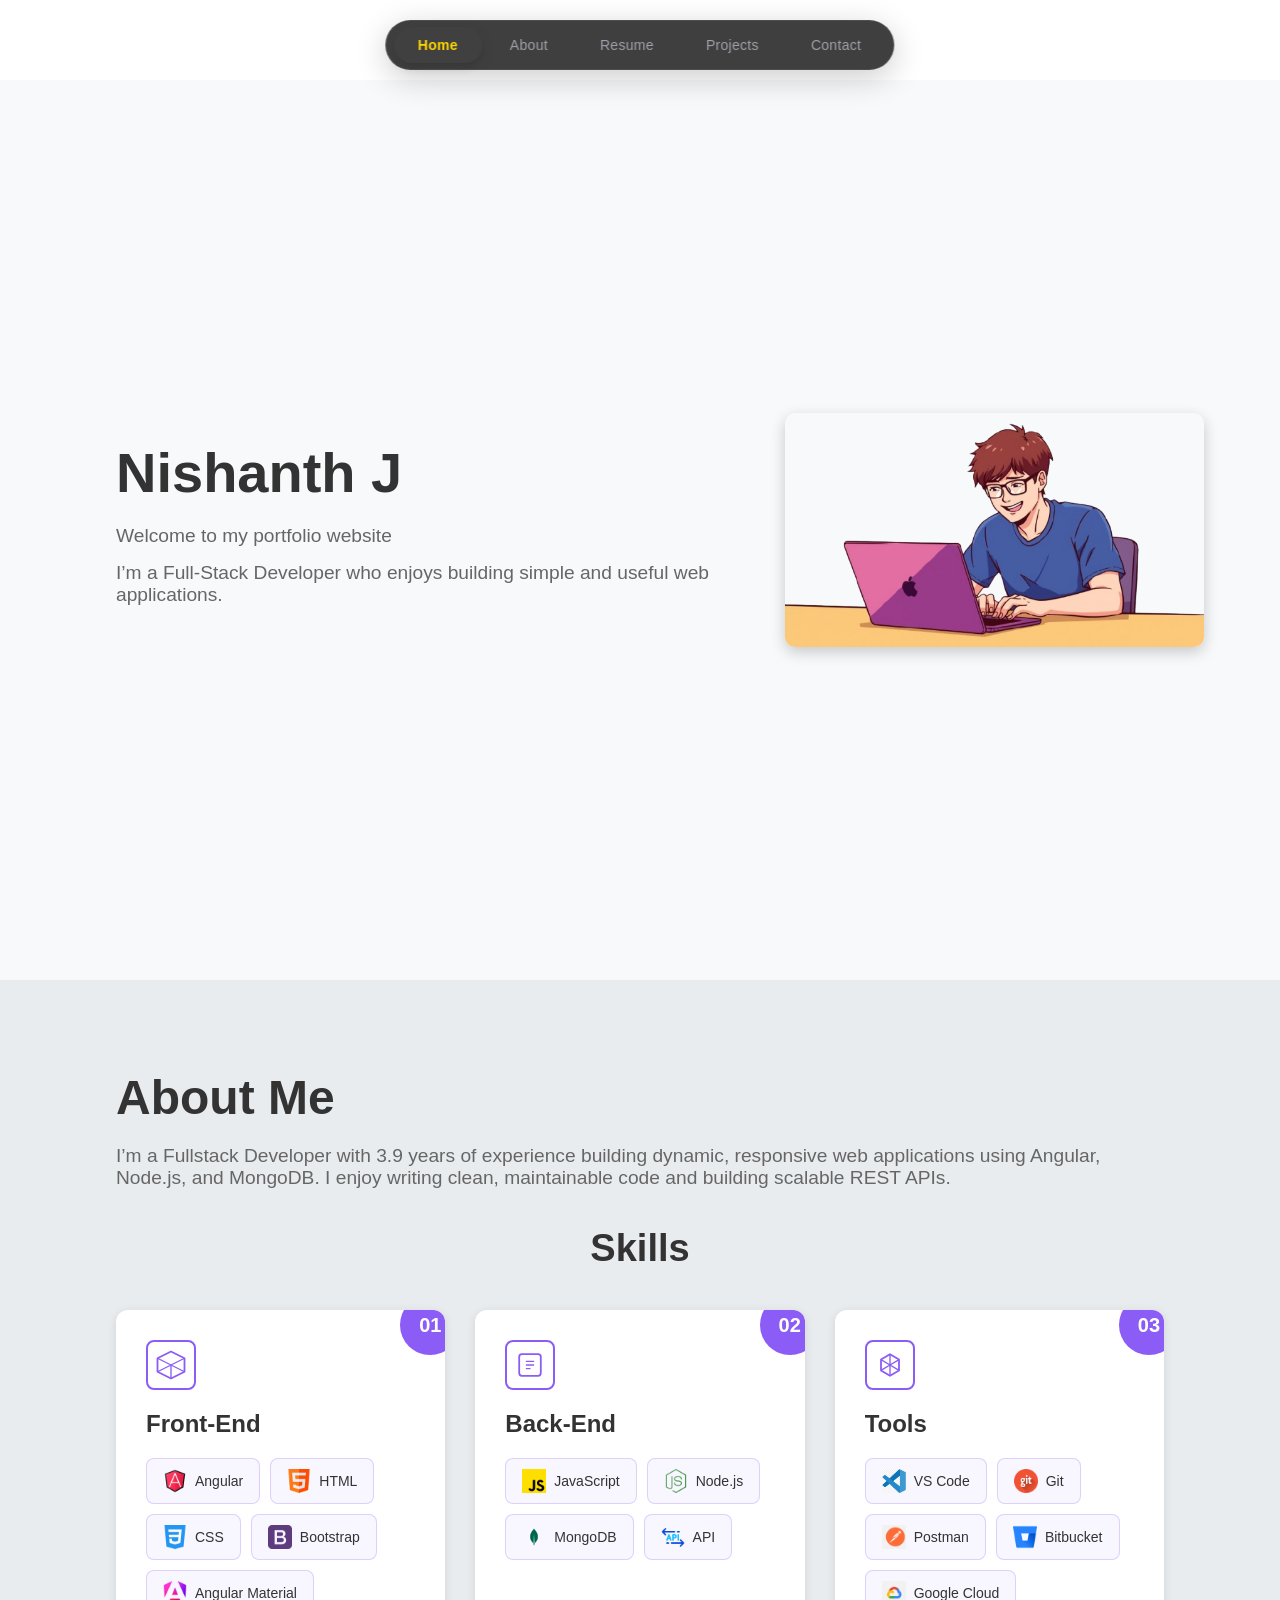
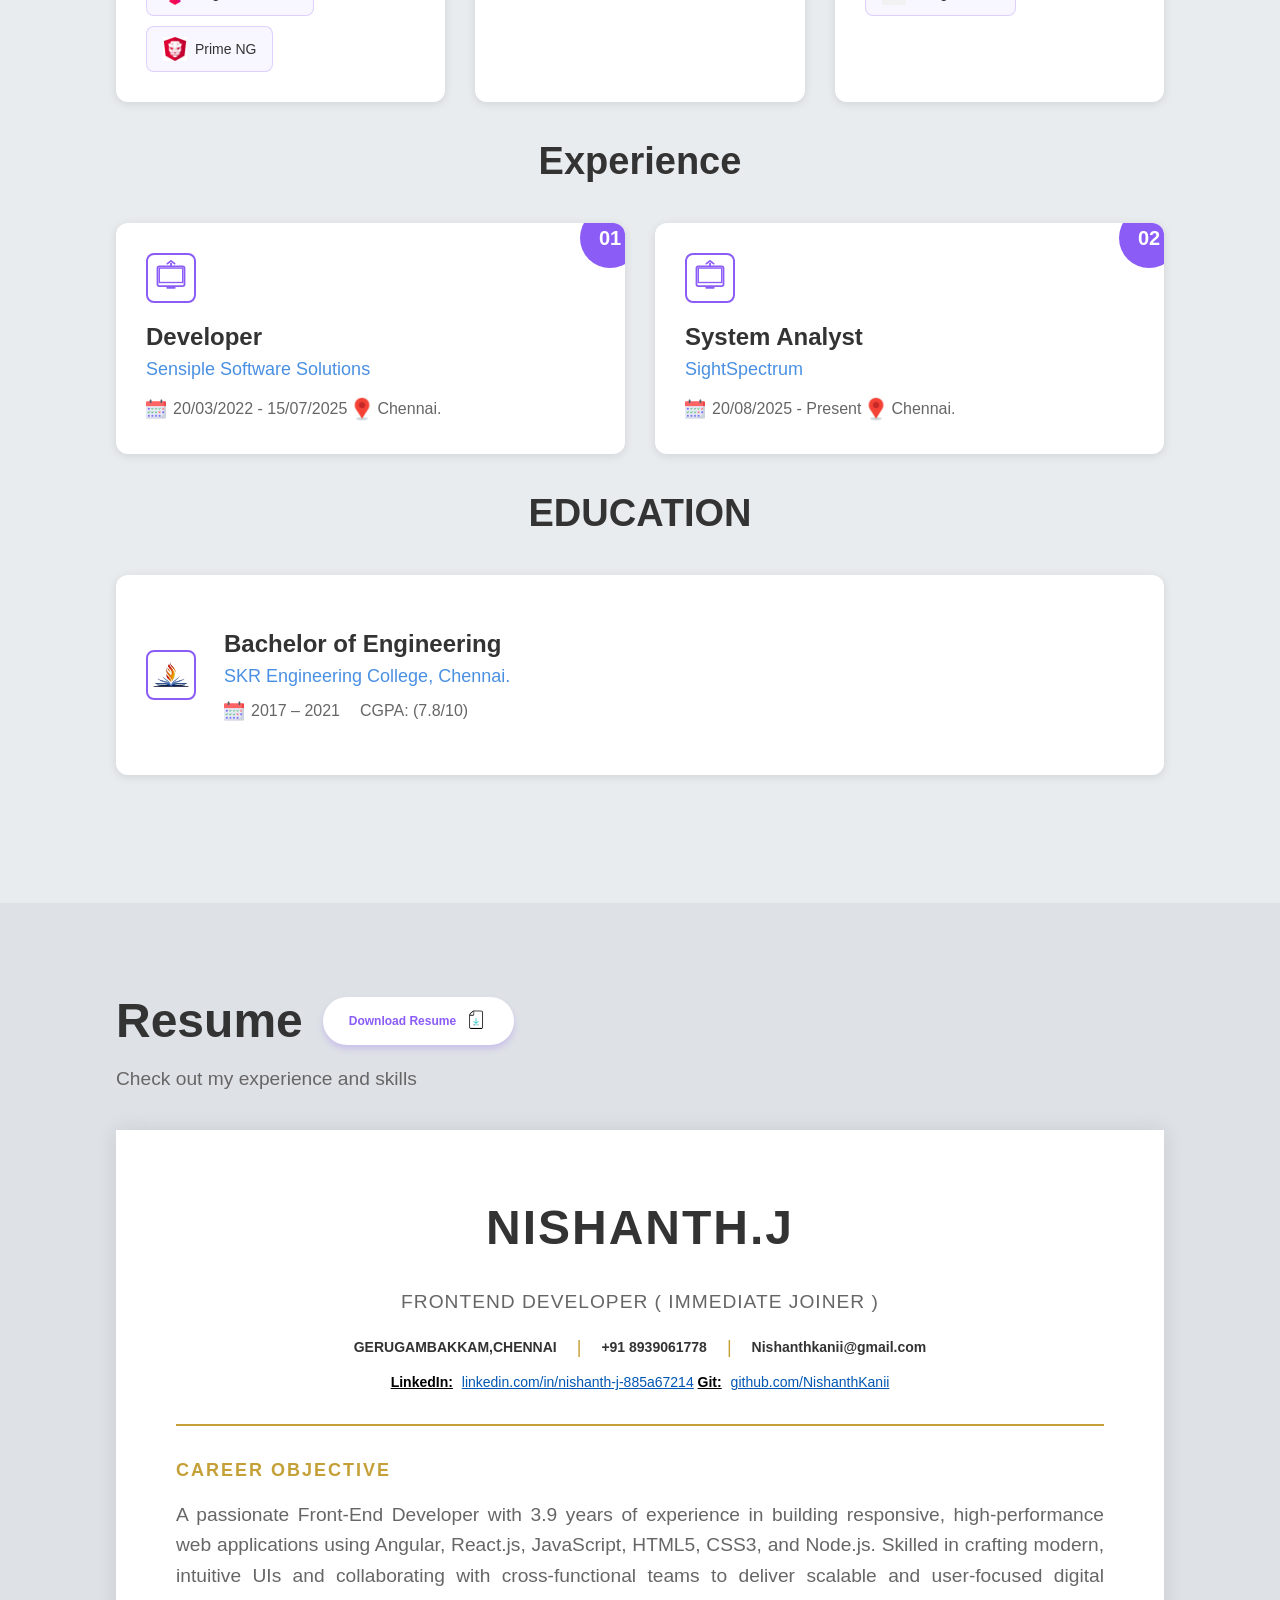
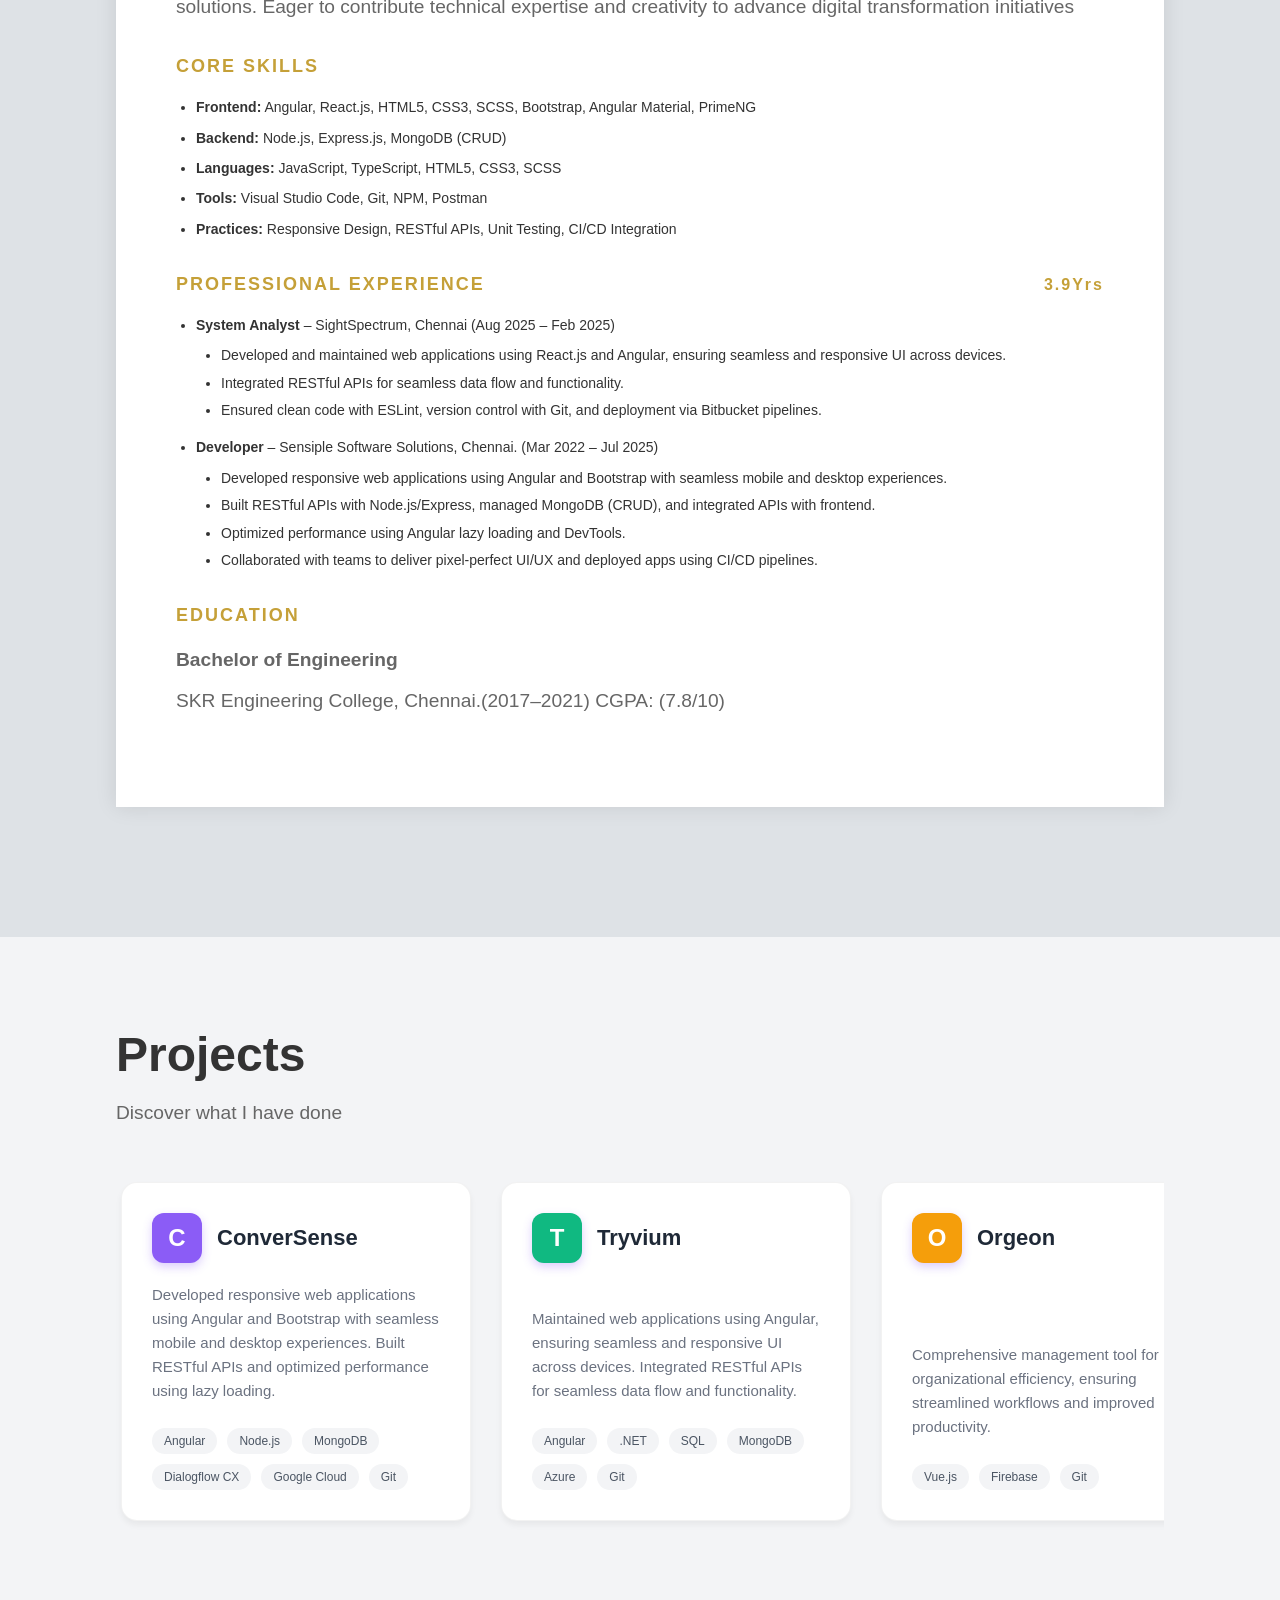
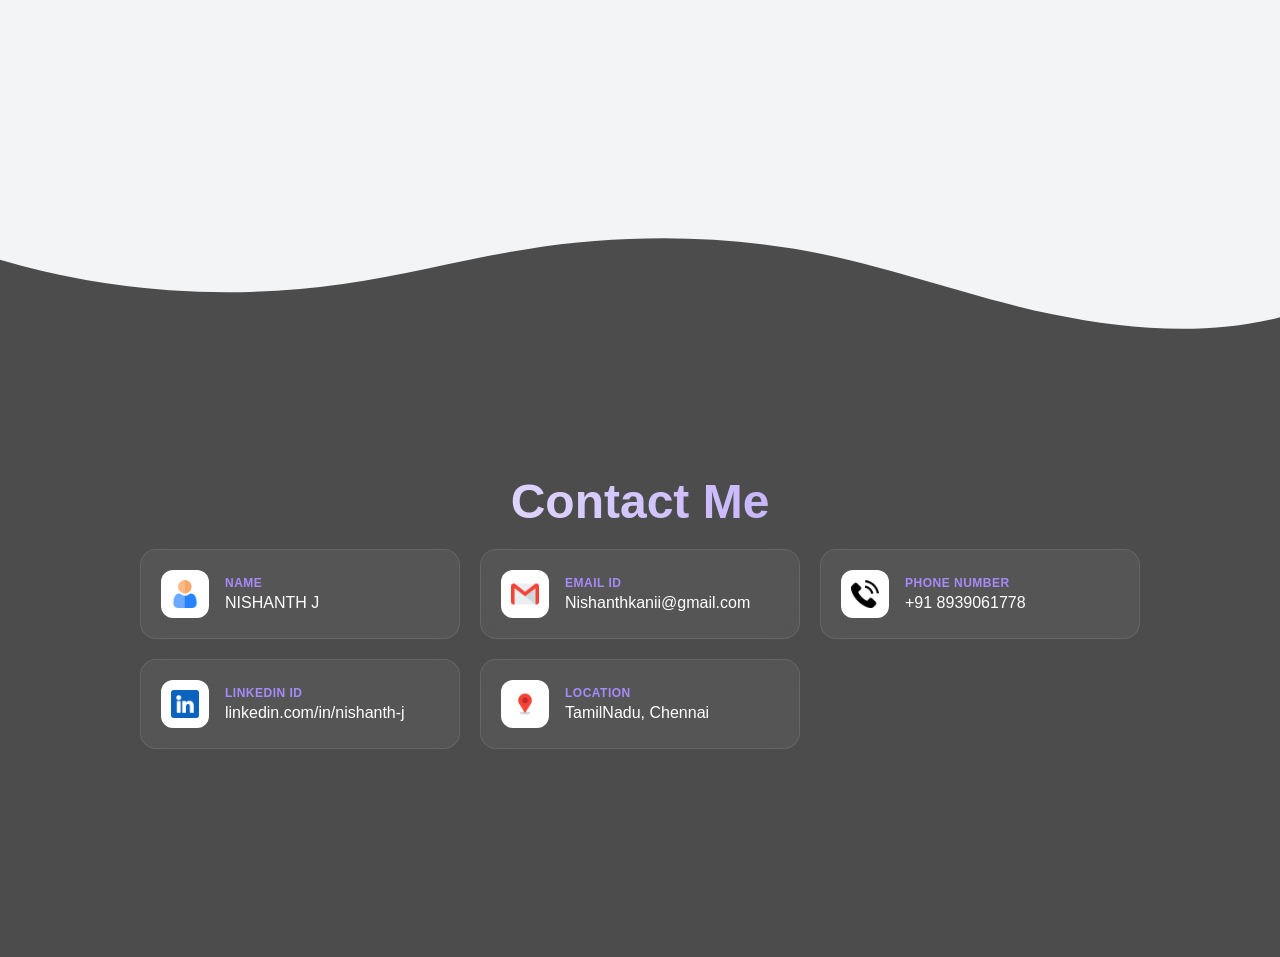
==== index.html @ cd78f728 "Rename home.html to index.html for deployment" ====
<!DOCTYPE html>
<html lang="en">

<head>
    <meta charset="UTF-8">
    <meta name="viewport" content="width=device-width, initial-scale=1.0">
    <title>Document</title>
    <link rel="stylesheet" href="style.css">
    <link href="https://fonts.googleapis.com/icon?familyons" />
</head>

<body>
    <header>
        <div class="header-container">
            <nav>
                <ul class="menu">
                    <li><a href="#home" class="active">Home</a></li>
                    <li><a href="#about">About</a></li>
                    <li><a href="#resume">Resume</a></li>
                    <li><a href="#projects">Projects</a></li>
                    <li><a href="#contact">Contact</a></li>
                </ul>
            </nav>
        </div>
    </header>
    <main>
        <section id="home" class="section">
            <div class="container home-container mlr-6">
                <div class="home-left">
                    <h1>Nishanth J</h1>
                    <p>Welcome to my portfolio website</p>
                    <p>I’m a <span>Full-Stack Developer</span> who enjoys building simple and useful web applications.
                    </p>
                </div>
                <div class="home-right">
                    <img src="./images/others/person.png" alt="Profile Image">
                </div>
            </div>
        </section>

        <section id="about" class="section">
            <div class="container mlr-6">
                <div class="summary mb-38">
                    <h1>About Me</h1>
                    <p>I’m a Fullstack Developer with 3.9 years of experience building dynamic, responsive web
                        applications using Angular, Node.js, and MongoDB. I enjoy writing clean, maintainable code and
                        building scalable REST APIs.</p>
                </div>
                <div class="skillsDiv mb-38">
                    <h1 class="f38 skills-heading">Skills</h1>
                    <div class="skills-cards">
                        <div class="skill-card">
                            <div class="skill-card-number">01</div>
                            <div class="skill-card-icon">
                                <svg width="40" height="40" viewBox="0 0 40 40" fill="none"
                                    xmlns="http://www.w3.org/2000/svg">
                                    <path d="M20 5L5 12.5V27.5L20 35L35 27.5V12.5L20 5Z" stroke="#8B5CF6"
                                        stroke-width="2" stroke-linejoin="round" />
                                    <path d="M20 20V35M20 20L5 12.5M20 20L35 12.5M20 20L5 27.5M20 20L35 27.5"
                                        stroke="#8B5CF6" stroke-width="1.5" />
                                </svg>
                            </div>
                            <h2 class="skill-card-title">Front-End</h2>
                            <div class="skill-pills">
                                <span class="skill-pill"><img src="./images/skillImgs/angular.png" alt="Angular"
                                        width="24" height="24"> Angular</span>
                                <span class="skill-pill"><img src="./images/skillImgs/html.png" alt="HTML" width="24"
                                        height="24"> HTML</span>
                                <span class="skill-pill"><img src="./images/skillImgs/css.png" alt="CSS" width="24"
                                        height="24"> CSS</span>
                                <span class="skill-pill"><img src="./images/skillImgs/bootstrap.png" alt="Bootstrap"
                                        width="24" height="24"> Bootstrap</span>
                                <span class="skill-pill"><img src="./images/skillImgs/angular-icon.webp"
                                        alt="Angular Material" width="24" height="24"> Angular Material</span>
                                <span class="skill-pill"><img src="./images/skillImgs/primeng-logo.png" alt="PrimeNG"
                                        width="24" height="24"> Prime NG</span>
                            </div>
                        </div>
                        <div class="skill-card">
                            <div class="skill-card-number">02</div>
                            <div class="skill-card-icon">
                                <svg width="40" height="40" viewBox="0 0 40 40" fill="none"
                                    xmlns="http://www.w3.org/2000/svg">
                                    <rect x="8" y="8" width="24" height="24" rx="3" stroke="#8B5CF6" stroke-width="2" />
                                    <path d="M16 16H24M16 20H24M16 24H20" stroke="#8B5CF6" stroke-width="1.5"
                                        stroke-linecap="round" />
                                </svg>
                            </div>
                            <h2 class="skill-card-title">Back-End</h2>
                            <div class="skill-pills">
                                <span class="skill-pill"><img src="./images/skillImgs/js.png" alt="JavaScript"
                                        width="24" height="24"> JavaScript</span>
                                <span class="skill-pill"><img src="./images/skillImgs/node.png" alt="Node.js" width="24"
                                        height="24"> Node.js</span>
                                <span class="skill-pill"><img src="./images/skillImgs/mongodb.png" alt="MongoDB"
                                        width="24" height="24"> MongoDB</span>
                                <span class="skill-pill"><img src="./images/skillImgs/api.png" alt="API" width="24"
                                        height="24"> API</span>
                            </div>
                        </div>
                        <div class="skill-card">
                            <div class="skill-card-number">03</div>
                            <div class="skill-card-icon">
                                <svg width="40" height="40" viewBox="0 0 40 40" fill="none"
                                    xmlns="http://www.w3.org/2000/svg">
                                    <path d="M10 14L20 8L30 14V26L20 32L10 26V14Z" stroke="#8B5CF6" stroke-width="2"
                                        stroke-linejoin="round" />
                                    <path d="M20 8V32M10 14L20 20L30 14M10 26L20 20L30 26" stroke="#8B5CF6"
                                        stroke-width="1.5" />
                                </svg>
                            </div>
                            <h2 class="skill-card-title">Tools</h2>
                            <div class="skill-pills">
                                <span class="skill-pill"><img src="./images/skillImgs/vscode.png" alt="VS Code"
                                        width="24" height="24"> VS Code</span>
                                <span class="skill-pill"><img src="./images/skillImgs/git.png" alt="Git" width="24"
                                        height="24"> Git</span>
                                <span class="skill-pill"><img src="./images/skillImgs/postman.png" alt="Postman"
                                        width="24" height="24"> Postman</span>
                                <span class="skill-pill"><img src="./images/skillImgs/bitbucket.png" alt="Bitbucket"
                                        width="24" height="24"> Bitbucket</span>
                                <span class="skill-pill"><img src="./images/skillImgs/googlecloud.png"
                                        alt="Google Cloud" width="24" height="24"> Google Cloud</span>
                            </div>
                        </div>
                    </div>
                </div>
                <div class="experience mb-38">
                    <h1 class="f38 experience-heading">Experience</h1>
                    <div class="experience-cards">
                        <div class="experience-card w-100" data-card="01">
                            <div class="card-number">01</div>
                            <div class="card-icon">
                                <svg width="40" height="40" viewBox="0 0 40 40" fill="none"
                                    xmlns="http://www.w3.org/2000/svg">
                                    <rect x="5" y="7" width="30" height="22" rx="2" stroke="#8B5CF6" stroke-width="2" />
                                    <rect x="7" y="9" width="26" height="16" fill="none" stroke="#8B5CF6"
                                        stroke-width="1.5" />
                                    <rect x="15" y="29" width="10" height="3" rx="1" fill="#8B5CF6" />
                                    <path d="M16 4L20 1L24 4" stroke="#8B5CF6" stroke-width="2" stroke-linecap="round"
                                        stroke-linejoin="round" />
                                    <path d="M20 4V7" stroke="#8B5CF6" stroke-width="2" stroke-linecap="round" />
                                </svg>
                            </div>
                            <div class="card-content">
                                <h2 class="card-title">Developer</h2>
                                <h3 class="card-company">Sensiple Software Solutions</h3>
                                <div class="dfac mt14">
                                    <img src="./images/others/calendar.png" alt="calendar" width="20" height="20">
                                    <p class="f16 ml7">20/03/2022 - 15/07/2025</p>
                                    <div class="dfac">
                                        <img src="./images/others/gps.png" alt="location" width="30" height="30">
                                        <p class="f16">Chennai.</p>
                                    </div>
                                </div>
                            </div>
                        </div>
                        <div class="experience-card w-100" data-card="02">
                            <div class="card-number">02</div>
                            <div class="card-icon">
                                <svg width="40" height="40" viewBox="0 0 40 40" fill="none"
                                    xmlns="http://www.w3.org/2000/svg">
                                    <rect x="5" y="7" width="30" height="22" rx="2" stroke="#8B5CF6" stroke-width="2" />
                                    <rect x="7" y="9" width="26" height="16" fill="none" stroke="#8B5CF6"
                                        stroke-width="1.5" />
                                    <rect x="15" y="29" width="10" height="3" rx="1" fill="#8B5CF6" />
                                    <path d="M16 4L20 1L24 4" stroke="#8B5CF6" stroke-width="2" stroke-linecap="round"
                                        stroke-linejoin="round" />
                                    <path d="M20 4V7" stroke="#8B5CF6" stroke-width="2" stroke-linecap="round" />
                                </svg>
                            </div>
                            <div class="card-content">
                                <h2 class="card-title">System Analyst</h2>
                                <h3 class="card-company">SightSpectrum</h3>
                                <div class="dfac mt14">
                                    <img src="./images/others/calendar.png" alt="calendar" width="20" height="20">
                                    <p class="f16 ml7">20/08/2025 - Present</p>
                                    <div class="dfac">
                                        <img src="./images/others/gps.png" alt="location" width="30" height="30">
                                        <p class="f16">Chennai.</p>
                                    </div>
                                </div>
                            </div>
                        </div>
                    </div>
                </div>
                <div class="education mb-38">
                    <h1 class="f38 education-heading">EDUCATION</h1>
                    <div class="education-cards">
                        <div class="education-card w-100">
                            <div class="card-icon mb-0">
                                <img src="./images/others/skr.png" alt="SKR Logo" width="40" height="40">
                            </div>
                            <div class="card-content">
                                <h2 class="card-title">Bachelor of Engineering</h2>
                                <h3 class="card-company">SKR Engineering College, Chennai.</h3>
                                <div class="dfac mt14">
                                    <img src="./images/others/calendar.png" alt="calendar" width="20" height="20">
                                    <p class="f16 ml7">2017 – 2021</p>
                                    <p class="f16 ml20">CGPA: (7.8/10)</p>
                                </div>
                            </div>
                        </div>
                    </div>
                </div>
            </div>
        </section>

        <section id="resume" class="section">
            <div class="container mlr-6">
                <div class="resume-title-group">
                    <h1>Resume</h1>
                    <a href="./images/others/Nishanth_Resume.pdf" download="Nishanth_Resume.pdf"
                        class="resume-download-btn" title="Download Resume">
                        <span>Download Resume</span>
                        <img src="./images/videos/download.gif" alt="Download" width="24" height="24">
                    </a>
                </div>
                <p>Check out my experience and skills</p>

                <div class="resume-paper">
                    <!-- Header -->
                    <div class="resume-header">
                        <h1 class="resume-name">NISHANTH.J</h1>
                        <p class="resume-role">FRONTEND DEVELOPER ( Immediate Joiner )</p>
                        <div class="resume-contact">
                            <span>GERUGAMBAKKAM,CHENNAI</span>
                            <span class="resume-separator">|</span>
                            <span>+91 8939061778</span>
                            <span class="resume-separator">|</span>
                            <span>Nishanthkanii@gmail.com</span>
                        </div>
                        <div class="resume-links">
                            <span class="resume-link-label">LinkedIn:</span> <a
                                href="https://linkedin.com/in/nishanth-j-885a67214"
                                target="_blank">linkedin.com/in/nishanth-j-885a67214</a>
                            <span class="resume-link-label ml-20">Git:</span> <a href="https://github.com/NishanthKanii"
                                target="_blank">github.com/NishanthKanii</a>
                        </div>
                    </div>

                    <!-- Career Objective -->
                    <div class="resume-section-wrapper">
                        <h2 class="resume-section-title">CAREER OBJECTIVE</h2>
                        <p class="resume-text">
                            A passionate Front-End Developer with 3.9 years of experience in building responsive,
                            high-performance web applications using Angular, React.js, JavaScript, HTML5, CSS3, and
                            Node.js. Skilled in crafting modern, intuitive UIs and collaborating with cross-functional
                            teams to deliver scalable and user-focused digital solutions. Eager to contribute technical
                            expertise and creativity to advance digital transformation initiatives
                        </p>
                    </div>

                    <!-- Core Skills -->
                    <div class="resume-section-wrapper">
                        <h2 class="resume-section-title">CORE SKILLS</h2>
                        <ul class="resume-list">
                            <li><strong>Frontend:</strong> Angular, React.js, HTML5, CSS3, SCSS, Bootstrap, Angular
                                Material, PrimeNG</li>
                            <li><strong>Backend:</strong> Node.js, Express.js, MongoDB (CRUD)</li>
                            <li><strong>Languages:</strong> JavaScript, TypeScript, HTML5, CSS3, SCSS</li>
                            <li><strong>Tools:</strong> Visual Studio Code, Git, NPM, Postman</li>
                            <li><strong>Practices:</strong> Responsive Design, RESTful APIs, Unit Testing, CI/CD
                                Integration</li>
                        </ul>
                    </div>

                    <!-- Professional Experience -->
                    <div class="resume-section-wrapper">
                        <h2 class="resume-section-title">PROFESSIONAL EXPERIENCE <span
                                class="resume-exp-years">3.9Yrs</span></h2>
                        <ul class="resume-list">
                            <li><strong>System Analyst</strong> – SightSpectrum, Chennai (Aug 2025 – Feb 2025)
                                <ul class="resume-sublist">
                                    <li>Developed and maintained web applications using React.js and Angular, ensuring
                                        seamless and responsive UI across devices.</li>
                                    <li>Integrated RESTful APIs for seamless data flow and functionality.</li>
                                    <li>Ensured clean code with ESLint, version control with Git, and deployment via
                                        Bitbucket pipelines.</li>
                                </ul>
                            </li>
                            <li class="mt-15"><strong>Developer</strong> – Sensiple Software Solutions, Chennai. (Mar
                                2022 – Jul 2025)
                                <ul class="resume-sublist">
                                    <li>Developed responsive web applications using Angular and Bootstrap with seamless
                                        mobile and desktop experiences.</li>
                                    <li>Built RESTful APIs with Node.js/Express, managed MongoDB (CRUD), and integrated
                                        APIs with frontend.</li>
                                    <li>Optimized performance using Angular lazy loading and DevTools.</li>
                                    <li>Collaborated with teams to deliver pixel-perfect UI/UX and deployed apps using
                                        CI/CD pipelines.</li>
                                </ul>
                            </li>
                        </ul>
                    </div>

                    <!-- Education -->
                    <div class="resume-section-wrapper">
                        <h2 class="resume-section-title">EDUCATION</h2>
                        <p class="resume-text"><strong>Bachelor of Engineering</strong></p>
                        <p class="resume-text">SKR Engineering College, Chennai.(2017–2021) CGPA: (7.8/10)</p>
                    </div>

                </div>
            </div>
        </section>

        <section id="projects" class="section">
            <div class="container mlr-6">
                <h1>Projects</h1>
                <p class="mb-38">Discover what I have done</p>

                <div class="projects-scroll-wrapper">
                    <div class="projects-scroll-container">
                        <!-- Project 1: ConverSense -->
                        <div class="project-card">
                            <div class="project-card-header">
                                <div class="project-icon">
                                    <span class="project-initial">C</span>
                                </div>
                                <h2>ConverSense</h2>
                            </div>
                            <div class="project-card-body">
                                <p>Developed responsive web applications using Angular and Bootstrap with seamless
                                    mobile and desktop experiences. Built RESTful APIs and optimized performance using
                                    lazy loading.</p>
                                <div class="project-tech-stack">
                                    <span>Angular</span>
                                    <span>Node.js</span>
                                    <span>MongoDB</span>
                                    <span>Dialogflow CX</span>
                                    <span>Google Cloud</span>
                                    <span>Git</span>
                                </div>
                            </div>
                        </div>

                        <!-- Project 2: Tryvium -->
                        <div class="project-card">
                            <div class="project-card-header">
                                <div class="project-icon" style="background: #10B981;">
                                    <span class="project-initial">T</span>
                                </div>
                                <h2>Tryvium</h2>
                            </div>
                            <div class="project-card-body">
                                <p>Maintained web applications using Angular, ensuring seamless and responsive UI across
                                    devices. Integrated RESTful APIs for seamless data flow and functionality.</p>
                                <div class="project-tech-stack">
                                    <span>Angular</span>
                                    <span>.NET</span>
                                    <span>SQL</span>
                                    <span>MongoDB</span>
                                    <span>Azure</span>
                                    <span>Git</span>
                                </div>
                            </div>
                        </div>

                        <!-- Project 3: Orgeon -->
                        <div class="project-card">
                            <div class="project-card-header">
                                <div class="project-icon" style="background: #F59E0B;">
                                    <span class="project-initial">O</span>
                                </div>
                                <h2>Orgeon</h2>
                            </div>
                            <div class="project-card-body">
                                <p>Comprehensive management tool for organizational efficiency, ensuring streamlined
                                    workflows and improved productivity.</p>
                                <div class="project-tech-stack">
                                    <span>Vue.js</span>
                                    <span>Firebase</span>
                                    <span>Git</span>
                                </div>
                            </div>
                        </div>
                    </div>
                </div>
            </div>
        </section>

        <section id="contact" class="section contact-section">
            <!-- Video Background -->
            <video autoplay muted loop playsinline class="contact-bg-video">
                <source src="./images/videos/background_video.mp4" type="video/mp4">
            </video>

            <!-- Dark Overlay -->
            <div class="contact-overlay"></div>

            <!-- Wave SVG at Top -->
            <div class="custom-shape-divider-top">
                <svg data-name="Layer 1" xmlns="http://www.w3.org/2000/svg" viewBox="0 0 1200 120"
                    preserveAspectRatio="none">
                    <path
                        d="M321.39,56.44c58-10.79,114.16-30.13,172-41.86,82.39-16.72,168.19-17.73,250.45-.39C823.78,31,906.67,72,985.66,92.83c70.05,18.48,146.53,26.09,214.34,3V0H0V27.35A600.21,600.21,0,0,0,321.39,56.44Z"
                        class="shape-fill"></path>
                </svg>
            </div>

            <div class="container contact-container">
                <h1 class="contact-heading">Contact Me</h1>
                <div class="contact-details-grid">
                    <!-- Name -->
                    <div class="contact-item">
                        <div class="contact-icon">
                            <img src="./images/others/name.png" alt="Name Icon">
                        </div>
                        <div class="contact-info">
                            <h3>Name</h3>
                            <p>NISHANTH J</p>
                        </div>
                    </div>

                    <!-- Email -->
                    <div class="contact-item">
                        <div class="contact-icon">
                            <img src="./images/others/gmail.png" alt="Email Icon">
                        </div>
                        <div class="contact-info">
                            <h3>Email ID</h3>
                            <a href="mailto:Nishanthkanii@gmail.com">Nishanthkanii@gmail.com</a>
                        </div>
                    </div>

                    <!-- Phone -->
                    <div class="contact-item">
                        <div class="contact-icon">
                            <img src="./images/others/phone.png" alt="Phone Icon">
                        </div>
                        <div class="contact-info">
                            <h3>Phone Number</h3>
                            <a href="tel:+918939061778">+91 8939061778</a>
                        </div>
                    </div>

                    <!-- LinkedIn -->
                    <div class="contact-item">
                        <div class="contact-icon">
                            <img src="./images/others/linkedin.png" alt="LinkedIn Icon">
                        </div>
                        <div class="contact-info">
                            <h3>LinkedIn ID</h3>
                            <a href="https://linkedin.com/in/nishanth-j-885a67214"
                                target="_blank">linkedin.com/in/nishanth-j</a>
                        </div>
                    </div>

                    <!-- Location -->
                    <div class="contact-item">
                        <div class="contact-icon">
                            <img src="./images/others/gps.png" alt="Location Icon">
                        </div>
                        <div class="contact-info">
                            <h3>Location</h3>
                            <p>TamilNadu, Chennai</p>
                        </div>
                    </div>
                </div>
            </div>
        </section>
    </main>
    <script src="script.js"></script>
</body>

</html>
---- style.css ----
* {
    margin: 0;
    padding: 0;
    box-sizing: border-box;
}

html {
    scroll-behavior: smooth;
}

body {
    font-family: Arial, sans-serif;
}

/* Navbar 2026 Style */
header {
    position: fixed;
    top: 20px;
    left: 50%;
    transform: translateX(-50%);
    width: auto;
    z-index: 1000;
    transition: all 0.3s ease;
}

.header-container {
    /* Dark Floating Pill */
    background: rgba(30, 30, 30, 0.85);
    backdrop-filter: blur(12px);
    -webkit-backdrop-filter: blur(12px);
    padding: 6px 8px;
    border-radius: 50px;
    border: 1px solid rgba(255, 255, 255, 0.08);
    box-shadow: 0 8px 32px rgba(0, 0, 0, 0.2);
    display: flex;
    justify-content: center;
    align-items: center;
}

/* Ensure nav doesn't have conflicting styles */
nav {
    padding: 0;
    margin: 0;
}

.menu {
    list-style: none;
    display: flex;
    align-items: center;
    gap: 4px;
    margin: 0;
    padding: 0;
}

.menu li {
    margin: 0;
    padding: 0;
}

.menu li a {
    text-decoration: none;
    color: #a1a1aa;
    /* Light gray text */
    font-size: 14px;
    font-weight: 500;
    padding: 10px 24px;
    border-radius: 24px;
    transition: all 0.3s cubic-bezier(0.4, 0, 0.2, 1);
    display: block;
    letter-spacing: 0.3px;
}

/* Hover State */
.menu li a:hover {
    color: #fff;
    background: rgba(255, 255, 255, 0.08);
}

/* Active State (Matches Screenshot: Grey bg, Yellow text) */
.menu li a.active {
    background: #404040;
    /* Lighter grey active bg */
    color: #FFD700;
    /* Gold/Yellow text */
    font-weight: 600;
    box-shadow: 0 4px 12px rgba(0, 0, 0, 0.15);
}

/* Scrolled State adjustments if needed, 
   but floating pill usually stays the same. 
   We can make it slightly more opaque on scroll if desired. */
header.header--scrolled .header-container {
    background: rgba(30, 30, 30, 0.95);
    box-shadow: 0 10px 40px rgba(0, 0, 0, 0.3);
}

/* Hide the old specific selectors to avoid conflicts */
header .header-container nav,
header.header--scrolled .header-container nav,
header.header--scrolled .menu li a {
    background: none;
    box-shadow: none;
}

/* Main and Sections */
main {
    margin-top: 80px;
}

.section {
    min-height: 100vh;
    padding: 90px 20px;
    display: flex;
}

.container {
    margin: 0 auto;
}

.section h1 {
    font-size: 3rem;
    margin-bottom: 20px;
    color: #333;
}

.section p {
    font-size: 1.2rem;
    color: #666;
}

/* Different background colors for each section */
#home {
    background-color: #f8f9fa;
}

#about {
    background-color: #e9ecef;
}

#resume {
    background-color: #dee2e6;
}

#services {
    background-color: #ced4da;
}

/* Home Section Specific Styles */
.home-container {
    display: flex;
    align-items: center;
    justify-content: space-between;
    gap: 40px;
    text-align: left;
}

.home-left {
    flex: 0 0 60%;
}

.home-left h1 {
    font-size: 3.5rem;
    margin-bottom: 20px;
    color: #333;
}

.home-left p {
    font-size: 1.2rem;
    color: #666;
    margin-bottom: 15px;
}

.home-right {
    flex: 0 0 40%;
    display: flex;
    justify-content: center;
    align-items: center;
}

.home-right img {
    max-width: 100%;
    height: auto;
    border-radius: 10px;
    box-shadow: 0 5px 15px rgba(0, 0, 0, 0.2);
}

.f38 {
    font-size: 38px !important;
    margin: 0px !important;
}

.f14 {
    font-size: 14px !important;
    margin: 0px !important;
}

.f24 {
    font-size: 24px !important;
    margin: 0px !important;
}

.f20 {
    font-size: 20px !important;
    margin: 0px !important;
}

.dblue {
    color: dodgerblue !important;
}

.mt20 {
    margin-top: 20px !important;
}

.f16 {
    font-size: 16px !important;
}

.ml7 {
    margin-left: 7px;
}

.ml20 {
    margin-left: 20px !important;
}

.mt8 {
    margin-top: 8px !important;
}

.mt14 {
    margin-top: 14px !important;
}

.dfac {
    display: flex;
    align-items: center;
}

/* Skills Section - card style to match Experience */
.skills-heading {
    text-align: center;
    margin-bottom: 40px !important;
}

.skills-cards {
    display: flex;
    gap: 30px;
    margin-top: 30px;
    flex-wrap: wrap;
}

.skill-card {
    position: relative;
    flex: 1;
    min-width: 280px;
    background: white;
    border-radius: 12px;
    padding: 30px;
    box-shadow: 0 2px 10px rgba(0, 0, 0, 0.1);
    transition: all 0.3s ease;
    overflow: hidden;
}

.skill-card:hover {
    box-shadow: 0 4px 20px rgba(0, 0, 0, 0.15);
}

.skill-card-number {
    position: absolute;
    top: -15px;
    right: -15px;
    width: 60px;
    height: 60px;
    background: #8B5CF6;
    border-radius: 50%;
    display: flex;
    align-items: center;
    justify-content: center;
    color: white;
    font-size: 20px;
    font-weight: bold;
    z-index: 2;
}

.skill-card-icon {
    margin-bottom: 20px;
    color: #8B5CF6;
    width: 50px;
    height: 50px;
    display: flex;
    align-items: center;
    justify-content: center;
    border: 2px solid #8B5CF6;
    border-radius: 8px;
    padding: 5px;
}

.skill-card-icon svg {
    width: 100%;
    height: 100%;
}

.skill-card-title {
    font-size: 24px;
    font-weight: bold;
    color: #333;
    margin-bottom: 20px;
}

.skill-pills {
    display: flex;
    flex-wrap: wrap;
    gap: 10px;
}

.skill-pill {
    display: inline-flex;
    align-items: center;
    gap: 8px;
    padding: 10px 16px;
    font-size: 14px;
    font-weight: 500;
    color: #333;
    background: #f8f7ff;
    border: 1px solid rgba(139, 92, 246, 0.25);
    border-radius: 8px;
    transition: all 0.2s ease;
}

.skill-pill:hover {
    background: rgba(139, 92, 246, 0.08);
    border-color: #8B5CF6;
    color: #6D28D9;
}

.skill-pill img {
    flex-shrink: 0;
    object-fit: contain;
}

.mb-38 {
    margin-bottom: 38px !important;
}

.mlr-6 {
    margin: 0px 6rem !important;
}

/* Experience Section */
.experience-heading {
    text-align: center;
    margin-bottom: 40px !important;
}

.experience-cards {
    display: flex;
    gap: 30px;
    margin-top: 30px;
}

.experience-card {
    position: relative;
    background: white;
    border-radius: 12px;
    padding: 30px;
    box-shadow: 0 2px 10px rgba(0, 0, 0, 0.1);
    transition: all 0.3s ease;
    overflow: hidden;
    min-height: 200px;
}

.experience-card:hover {
    box-shadow: 0 4px 20px rgba(0, 0, 0, 0.15);
}

/* Education Section */
.education-heading {
    text-align: center;
    margin-bottom: 40px !important;
}

.education-cards {
    display: flex;
    gap: 30px;
    margin-top: 30px;
    justify-content: center;
}

.education-card {
    position: relative;
    background: white;
    border-radius: 12px;
    padding: 30px;
    box-shadow: 0 2px 10px rgba(0, 0, 0, 0.1);
    transition: all 0.3s ease;
    overflow: hidden;
    min-height: 200px;
    display: flex;
    gap: 28px;
    align-items: center;
}

.education-card:hover {
    box-shadow: 0 4px 20px rgba(0, 0, 0, 0.15);
}

.w-100 {
    width: 100% !important;
}

.card-number {
    position: absolute;
    top: -15px;
    right: -15px;
    width: 60px;
    height: 60px;
    background: #8B5CF6;
    border-radius: 50%;
    display: flex;
    align-items: center;
    justify-content: center;
    color: white;
    font-size: 20px;
    font-weight: bold;
    z-index: 2;
}

.card-icon {
    margin-bottom: 20px;
    color: #8B5CF6;
    width: 50px;
    height: 50px;
    display: flex;
    align-items: center;
    justify-content: center;
    border: 2px solid #8B5CF6;
    border-radius: 8px;
    padding: 5px;
}

.card-icon svg {
    width: 100%;
    height: 100%;
}

.mb-0 {
    margin-bottom: 0px !important;
}

.card-icon img {
    width: 100%;
    height: 100%;
    object-fit: contain;
}

.card-content {
    min-height: 60px;
}

.card-title {
    font-size: 24px;
    font-weight: bold;
    color: #333;
    margin-bottom: 8px;
}

.card-company {
    font-size: 18px;
    color: #4A90E2;
    font-weight: normal;
    margin: 0;
}

.card-arrow {
    position: absolute;
    bottom: 20px;
    right: 20px;
    width: 40px;
    height: 40px;
    display: flex;
    align-items: center;
    justify-content: center;
    color: #333;
    transition: all 0.3s ease;
    border-radius: 50%;
    cursor: pointer;
    pointer-events: auto;
}

.card-arrow svg {
    pointer-events: none;
}

.card-arrow:hover {
    background: #8B5CF6;
    color: white;
}

.experience-card .card-details {
    max-height: 0;
    overflow: hidden;
    transition: max-height 0.4s ease, padding 0.4s ease;
    padding: 0;
    margin-top: 20px;
}

.card-details .bulletPoints ul {
    list-style: none;
    padding: 0;
}

.card-details .bulletPoints li {
    position: relative;
    padding-left: 20px;
    color: #666;
}

.card-details .bulletPoints li::before {
    content: "•";
    position: absolute;
    left: 0;
    color: #8B5CF6;
    font-weight: bold;
    font-size: 20px;
}

/* Responsive */
@media (max-width: 768px) {
    .home-container {
        flex-direction: column;
    }

    .home-left,
    .home-right {
        flex: 0 0 100%;
    }

    .skills-cards {
        flex-direction: column;
    }

    .skill-card {
        min-width: 100%;
    }
}

/* Resume Paper Styles */
.resume-paper {
    background: white;
    padding: 60px;
    box-shadow: 0 0 20px rgba(0, 0, 0, 0.1);
    margin: 40px auto;
    font-family: 'Segoe UI', Tahoma, Geneva, Verdana, sans-serif;
    color: #333;
    line-height: 1.6;
    text-align: left;
}

.resume-header {
    text-align: center;
    margin-bottom: 30px;
    border-bottom: 2px solid #C5A038;
    padding-bottom: 20px;
}

.resume-name {
    font-size: 38px;
    font-weight: 800;
    /* Bold */
    letter-spacing: 2px;
    margin-bottom: 5px;
    text-transform: uppercase;
    color: #000;
}

.resume-role {
    font-size: 16px;
    letter-spacing: 1px;
    margin-bottom: 15px;
    text-transform: uppercase;
    color: #333;
    font-weight: 500;
}

.resume-contact {
    display: flex;
    justify-content: center;
    gap: 15px;
    font-size: 14px;
    margin-bottom: 10px;
    color: #333;
    font-weight: 600;
    align-items: center;
}

.resume-separator {
    color: #C5A038;
    font-size: 18px;
    font-weight: normal;
    padding: 0 5px;
}

.resume-links {
    font-size: 14px;
    margin-bottom: 10px;
    text-align: center;
}

.resume-link-label {
    font-weight: bold;
    text-decoration: underline;
    color: #000;
}

.resume-links a {
    color: #0056b3;
    text-decoration: underline;
    margin-left: 5px;
}

.resume-section-wrapper {
    margin-bottom: 30px;
}

.resume-section-title {
    font-size: 18px;
    color: #C5A038;
    text-transform: uppercase;
    letter-spacing: 2px;
    margin-bottom: 15px;
    font-weight: bold;
    display: flex;
    justify-content: space-between;
    align-items: center;
}

.resume-text {
    font-size: 14px;
    margin-bottom: 10px;
    text-align: justify;
    line-height: 1.6;
    color: #333;
}

.resume-list {
    list-style-type: disc;
    padding-left: 20px;
    font-size: 14px;
    color: #333;
}

.resume-list li {
    margin-bottom: 8px;
}

.resume-sublist {
    list-style-type: disc;
    padding-left: 25px;
    margin-top: 8px;
}

.resume-sublist li {
    margin-bottom: 5px;
}

.resume-exp-years {
    font-size: 16px;
    color: #C5A038;
    text-transform: none;
    letter-spacing: 2px;
    font-weight: bold;
    float: right;
}

.mt-15 {
    margin-top: 15px !important;
}

/* Response for small screens */
@media (max-width: 768px) {
    .resume-paper {
        padding: 30px;
    }

    .resume-contact {
        flex-direction: column;
        gap: 5px;
    }

    .resume-separator {
        display: none;
    }
}

/* Resume Download Button */
.resume-title-group {
    display: flex;
    align-items: center;
    gap: 20px;
    margin-bottom: 20px;
}

.resume-title-group h1 {
    margin-bottom: 0 !important;
}

.resume-download-btn {
    display: inline-flex;
    align-items: center;
    gap: 8px;
    padding: 10px 24px;
    background-color: white;
    color: #8B5CF6;
    text-decoration: none;
    border-radius: 50px;
    font-size: 12px;
    font-weight: 600;
    transition: all 0.3s cubic-bezier(0.4, 0, 0.2, 1);
    box-shadow: 0 4px 6px rgba(139, 92, 246, 0.25);
    border: 2px solid transparent;
}

.resume-download-btn:hover {
    transform: translateY(-2px);
    box-shadow: 0 8px 15px rgba(139, 92, 246, 0.35);
    background-color: white;
    color: #8B5CF6;
    border-color: #8B5CF6;
}

.resume-download-btn img {
    width: 24px;
    height: 24px;
    object-fit: contain;
    transition: transform 0.3s ease;
}

.resume-download-btn:hover img {
    transform: scale(1.1);
}

/* Projects Section */
#projects {
    background-color: #f3f4f6;
    overflow: hidden;
    /* Prevent horizontal scroll on body */
}

.projects-scroll-wrapper {
    width: 100%;
    position: relative;
}

/* Horizontal Scroll Container */
.projects-scroll-container {
    display: flex;
    overflow-x: auto;
    /* Enable horizontal scrolling */
    gap: 30px;
    padding: 20px 5px 40px 5px;
    /* Bottom padding for hover effect/shadow */
    scroll-behavior: smooth;
    -webkit-overflow-scrolling: touch;
    /* Smooth scroll on iOS */
    scrollbar-width: thin;
    /* Firefox */
}

/* Hide default scrollbar but keep functionality */
.projects-scroll-container::-webkit-scrollbar {
    height: 8px;
}

.projects-scroll-container::-webkit-scrollbar-track {
    background: #e5e7eb;
    border-radius: 4px;
}

.projects-scroll-container::-webkit-scrollbar-thumb {
    background: #cbd5e1;
    border-radius: 4px;
}

.projects-scroll-container::-webkit-scrollbar-thumb:hover {
    background: #94a3b8;
}

/* Project Card */
.project-card {
    flex: 0 0 350px;
    /* Fixed width, won't shrink */
    background: white;
    border-radius: 16px;
    padding: 30px;
    box-shadow: 0 4px 6px rgba(0, 0, 0, 0.05);
    transition: all 0.4s cubic-bezier(0.175, 0.885, 0.32, 1.275);
    border: 1px solid rgba(0, 0, 0, 0.05);
    display: flex;
    flex-direction: column;
    justify-content: space-between;
}

/* Hover Effect: Highlight */
.project-card:hover {
    transform: translateY(-10px) scale(1.02);
    box-shadow: 0 20px 30px rgba(139, 92, 246, 0.15);
    /* Purple glow */
    border-color: rgba(139, 92, 246, 0.3);
}

.project-card-header {
    display: flex;
    align-items: center;
    gap: 15px;
    margin-bottom: 20px;
}

.project-icon {
    width: 50px;
    height: 50px;
    background: #8B5CF6;
    /* Default Purple */
    border-radius: 12px;
    display: flex;
    align-items: center;
    justify-content: center;
    color: white;
    font-weight: bold;
    font-size: 24px;
    box-shadow: 0 4px 10px rgba(139, 92, 246, 0.3);
}

.project-card h2 {
    font-size: 22px;
    color: #1f2937;
    margin: 0;
}

.project-card-body p {
    font-size: 15px;
    color: #6b7280;
    /* Gray 500 */
    line-height: 1.6;
    margin-bottom: 25px;
}

.project-tech-stack {
    display: flex;
    flex-wrap: wrap;
    gap: 10px;
}

.project-tech-stack span {
    background: #f3f4f6;
    color: #4b5563;
    padding: 6px 12px;
    border-radius: 20px;
    font-size: 12px;
    font-weight: 500;
}

/* Responsive adjustments */
@media (max-width: 768px) {
    .project-card {
        flex: 0 0 280px;
        /* Slightly smaller on mobile */
    }
}

/* Contact Section (Optimized) */
.contact-section {
    position: relative;
    min-height: 80vh;
    display: flex;
    align-items: center;
    justify-content: center;
    padding-top: 120px;
    background: transparent !important;
}

/* Background Elements */
.contact-bg-video,
.contact-overlay {
    position: absolute;
    inset: 0;
    width: 100%;
    height: 100%;
    object-fit: cover;
    z-index: -2;
}

.contact-overlay {
    background: rgba(0, 0, 0, 0.7);
    z-index: -1;
    backdrop-filter: blur(3px);
}

/* Wave Divider */
.custom-shape-divider-top {
    position: absolute;
    top: 0;
    left: 0;
    width: 100%;
    line-height: 0;
    z-index: 1;
}

.custom-shape-divider-top svg {
    display: block;
    width: calc(100% + 1.3px);
    height: 100px;
}

.custom-shape-divider-top .shape-fill {
    fill: #f3f4f6;
}

/* Content */
.contact-container {
    position: relative;
    z-index: 2;
    width: 100%;
    max-width: 1000px;
}

.contact-heading {
    text-align: center;
    font-size: 3.5rem;
    margin-bottom: 3rem;
    font-weight: 800;
    background: linear-gradient(to right, #fff, #a78bfa);
    -webkit-background-clip: text;
    -webkit-text-fill-color: transparent;
}

.contact-details-grid {
    display: grid;
    grid-template-columns: repeat(auto-fit, minmax(280px, 1fr));
    gap: 20px;
}

.contact-item {
    background: rgba(255, 255, 255, 0.05);
    backdrop-filter: blur(12px);
    border: 1px solid rgba(255, 255, 255, 0.1);
    padding: 20px;
    border-radius: 16px;
    display: flex;
    align-items: center;
    gap: 16px;
    transition: all 0.3s cubic-bezier(0.4, 0, 0.2, 1);
}

.contact-item:hover {
    transform: translateY(-4px);
    background: rgba(255, 255, 255, 0.1);
    border-color: rgba(139, 92, 246, 0.5);
    box-shadow: 0 10px 30px rgba(0, 0, 0, 0.2);
}

.contact-icon {
    width: 48px;
    height: 48px;
    background: white;
    border-radius: 12px;
    display: flex;
    align-items: center;
    justify-content: center;
    padding: 10px;
}

.contact-icon img {
    width: 100%;
    height: 100%;
    object-fit: contain;
}

.contact-info h3 {
    font-size: 12px;
    text-transform: uppercase;
    color: #a78bfa;
    margin-bottom: 4px;
    font-weight: 700;
    letter-spacing: 0.5px;
}

.contact-info p,
.contact-info a {
    font-size: 16px;
    color: white;
    margin: 0;
    text-decoration: none;
    font-weight: 500;
}

.contact-info a:hover {
    color: #ffd700;
}

@media (max-width: 768px) {
    .contact-heading {
        font-size: 2.5rem;
    }

    .contact-details-grid {
        grid-template-columns: 1fr;
    }
}
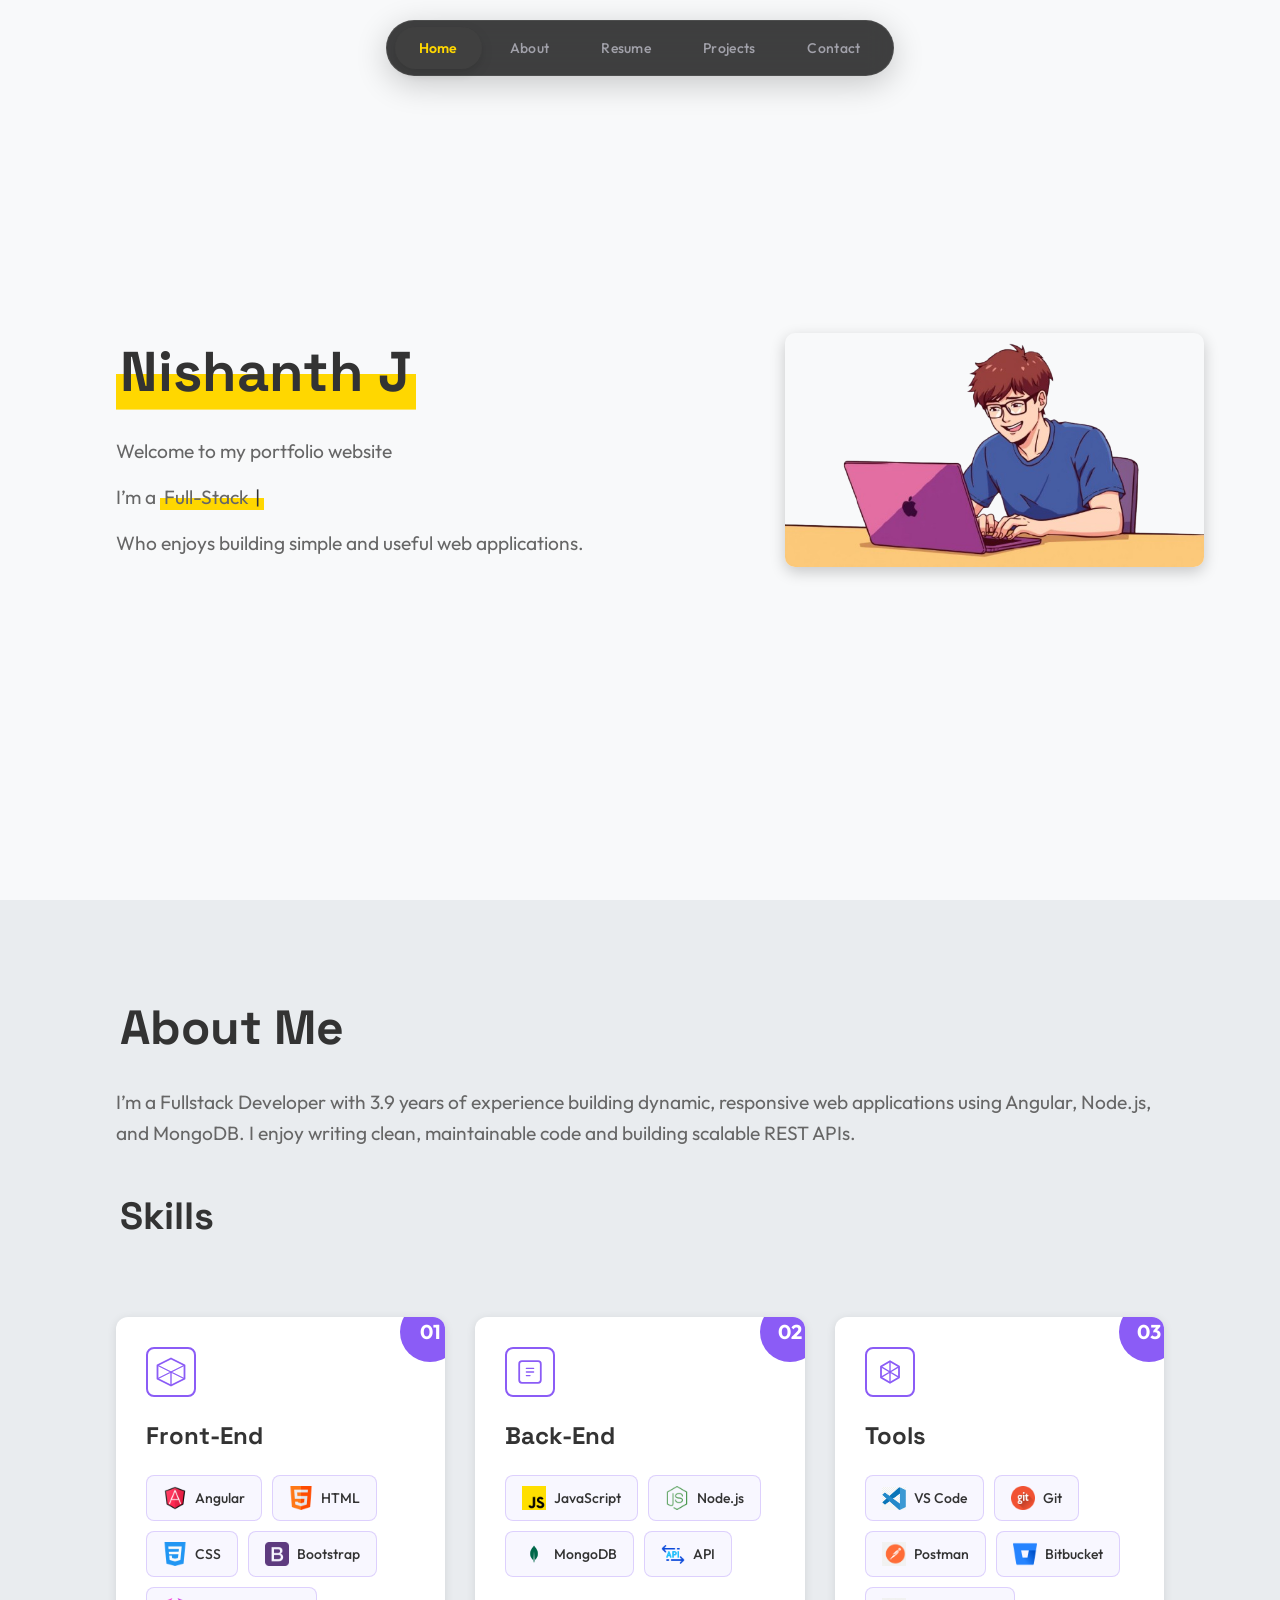
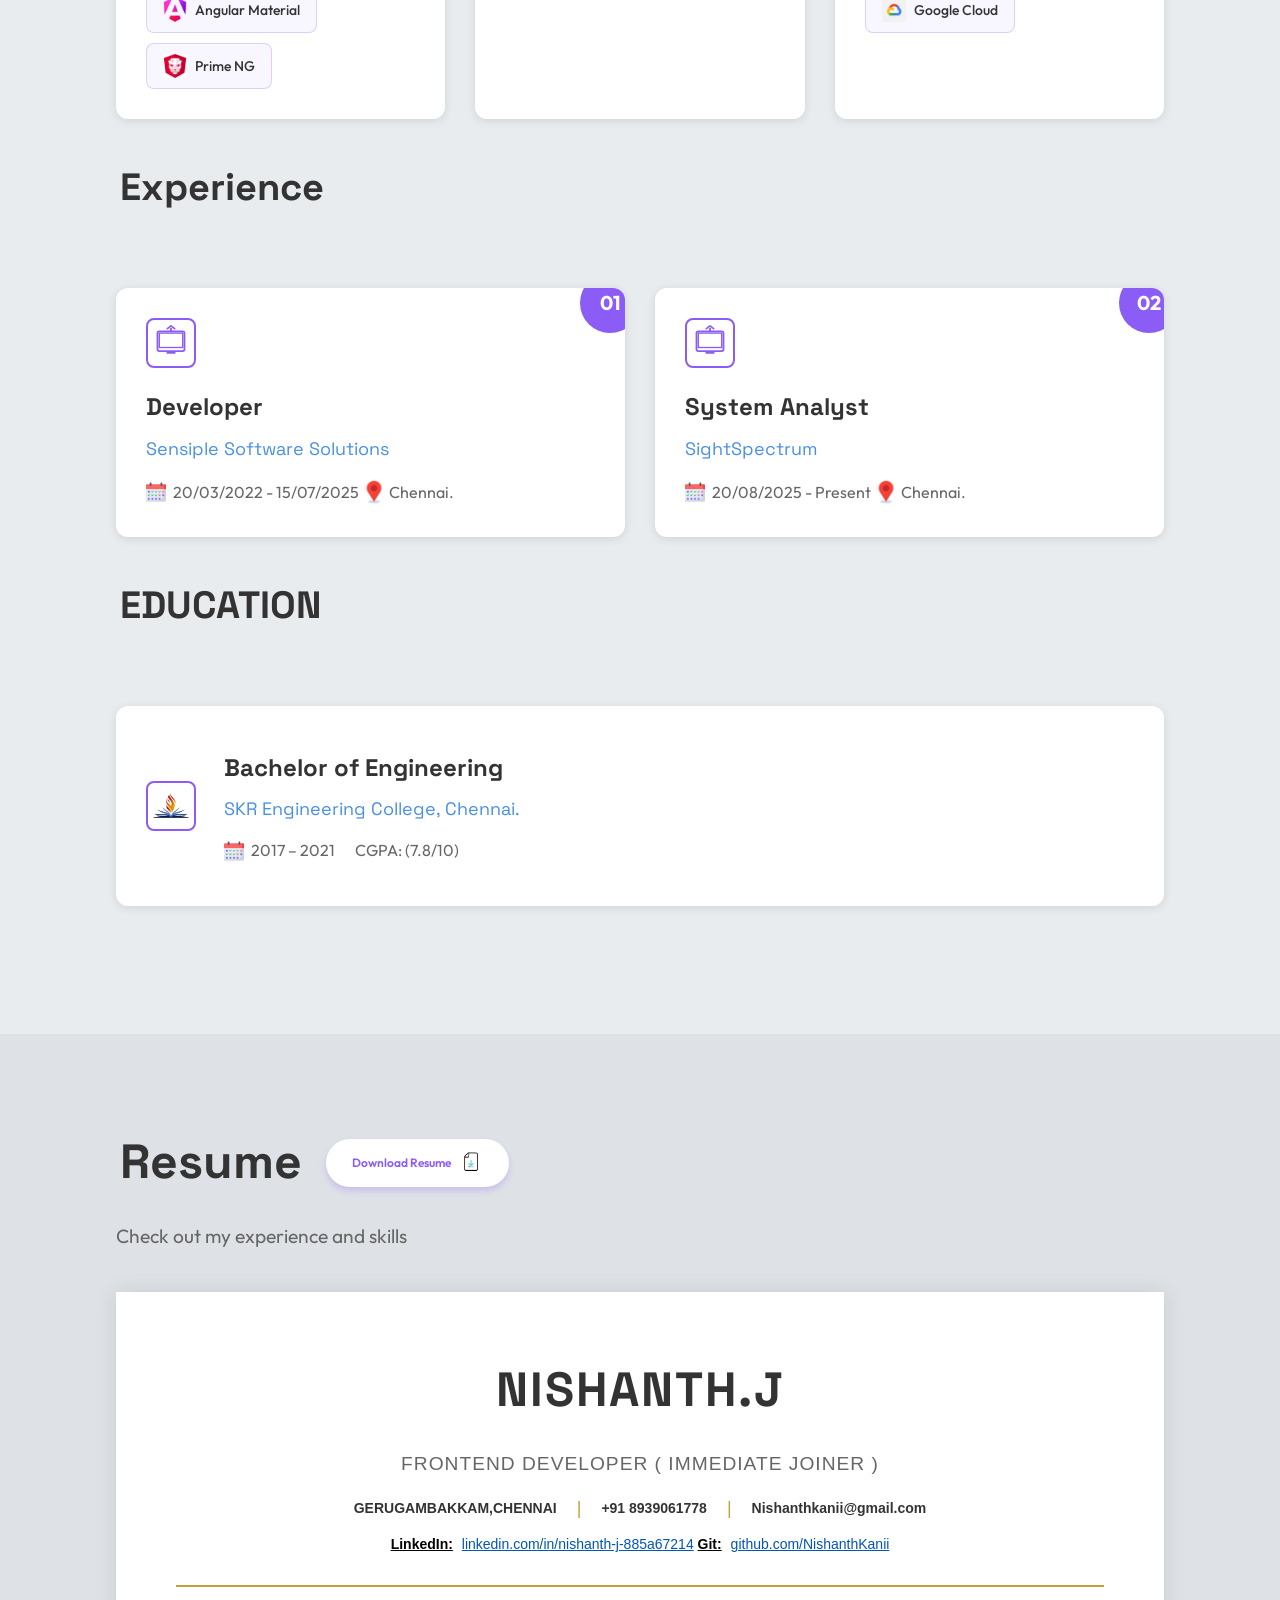
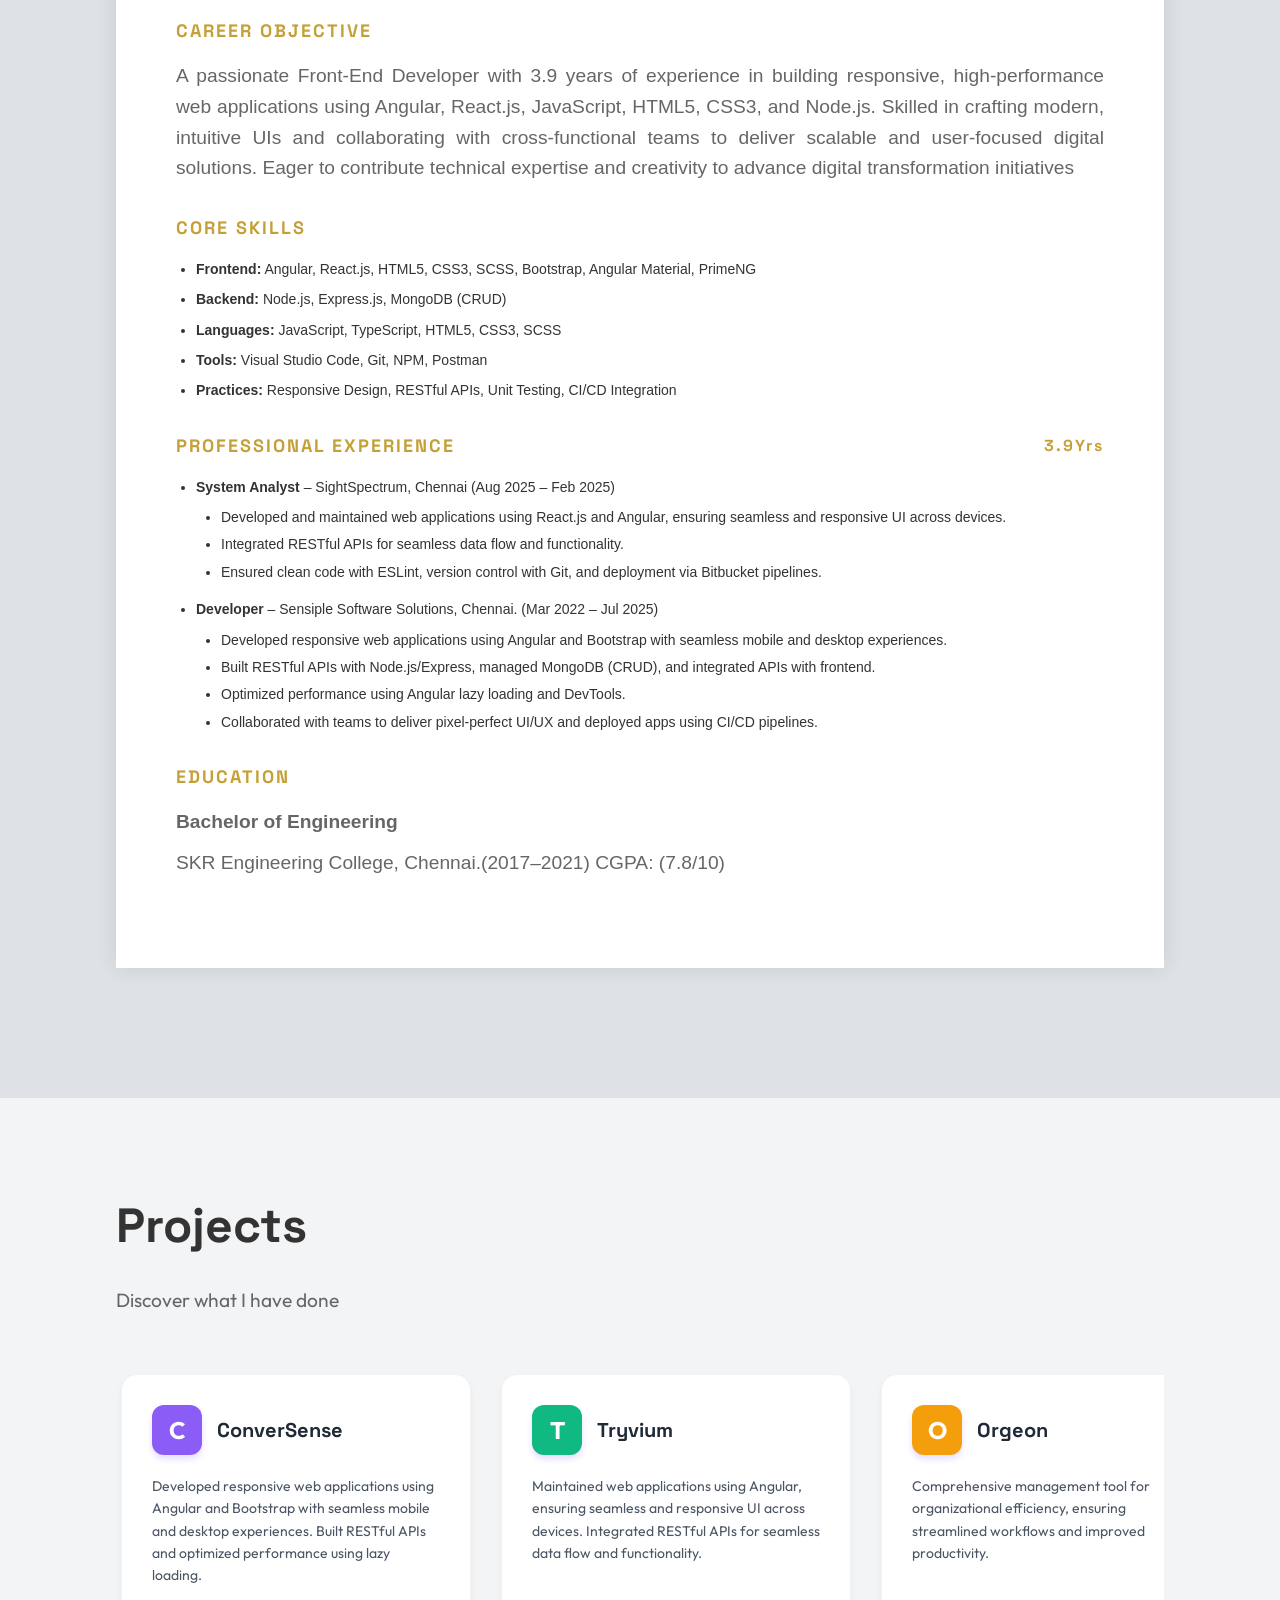
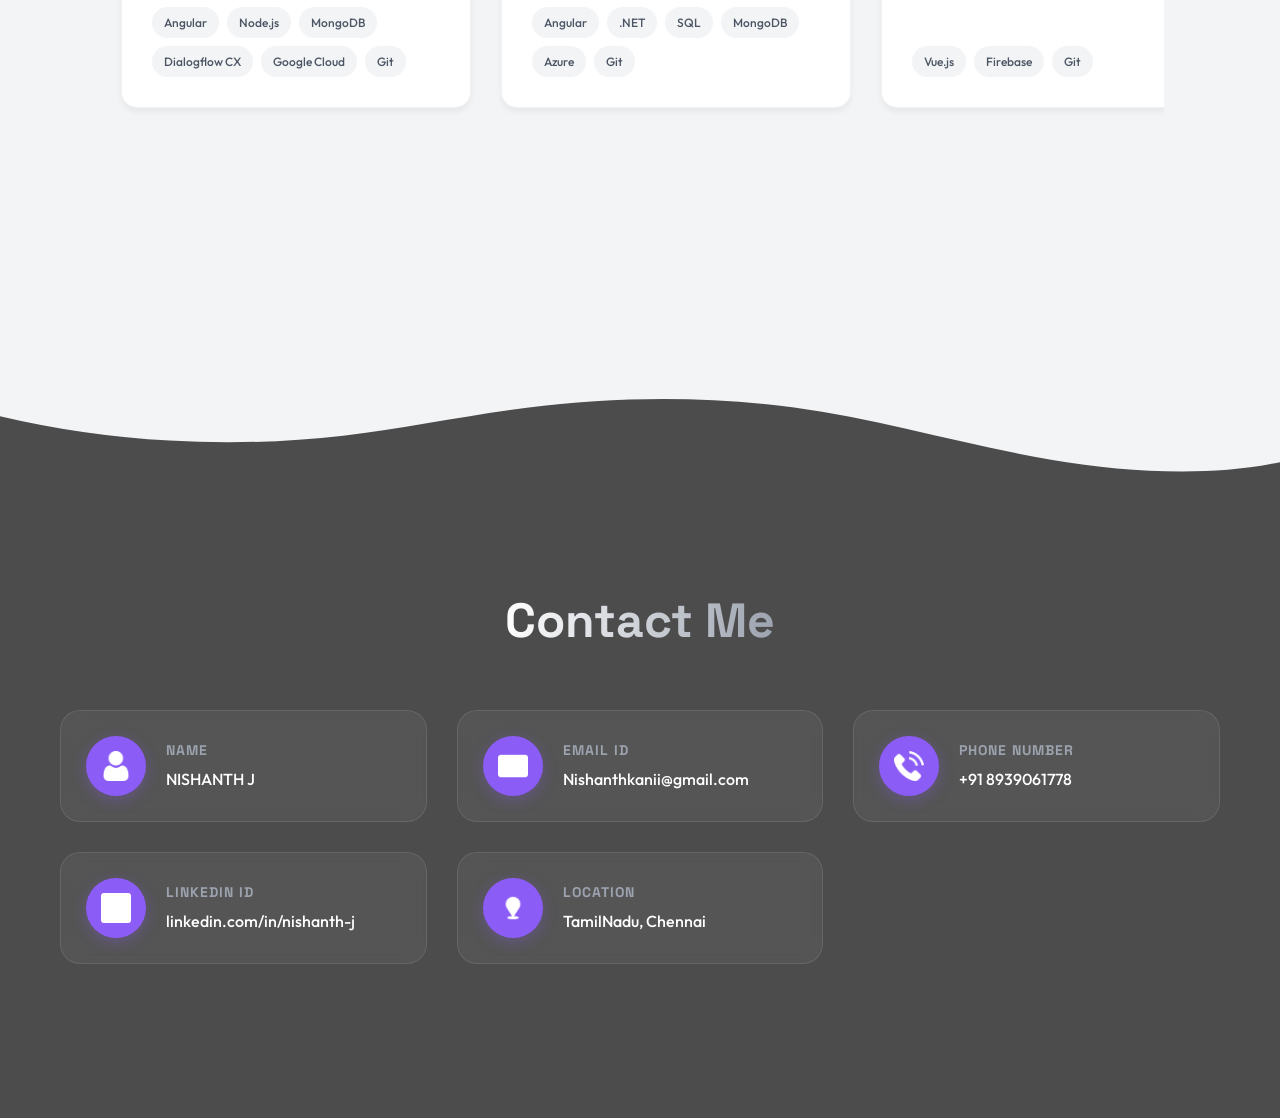
==== commit 76e66dc1: "reworked" ====
--- a/index.html
+++ b/index.html
@@ -4,9 +4,13 @@
 <head>
     <meta charset="UTF-8">
     <meta name="viewport" content="width=device-width, initial-scale=1.0">
-    <title>Document</title>
+    <title>Nishanth J | Portfolio</title>
     <link rel="stylesheet" href="style.css">
-    <link href="https://fonts.googleapis.com/icon?familyons" />
+    <link rel="preconnect" href="https://fonts.googleapis.com">
+    <link rel="preconnect" href="https://fonts.gstatic.com" crossorigin>
+    <link
+        href="https://fonts.googleapis.com/css2?family=Outfit:wght@300;400;500;600;700&family=Space+Grotesk:wght@500;700&display=swap"
+        rel="stylesheet">
 </head>
 
 <body>
@@ -27,10 +31,11 @@
         <section id="home" class="section">
             <div class="container home-container mlr-6">
                 <div class="home-left">
-                    <h1>Nishanth J</h1>
+                    <h1 class="highlight-text">Nishanth J</h1>
                     <p>Welcome to my portfolio website</p>
-                    <p>I’m a <span>Full-Stack Developer</span> who enjoys building simple and useful web applications.
-                    </p>
+                    <p class="typewriter-container">I’m a <span id="typewriter" class="highlight-text">Full-Stack
+                            Developer</span></p>
+                    <p>Who enjoys building simple and useful web applications.</p>
                 </div>
                 <div class="home-right">
                     <img src="./images/others/person.png" alt="Profile Image">
@@ -41,13 +46,13 @@
         <section id="about" class="section">
             <div class="container mlr-6">
                 <div class="summary mb-38">
-                    <h1>About Me</h1>
+                    <h1 class="highlight-text">About Me</h1>
                     <p>I’m a Fullstack Developer with 3.9 years of experience building dynamic, responsive web
                         applications using Angular, Node.js, and MongoDB. I enjoy writing clean, maintainable code and
                         building scalable REST APIs.</p>
                 </div>
                 <div class="skillsDiv mb-38">
-                    <h1 class="f38 skills-heading">Skills</h1>
+                    <h1 class="f38 skills-heading highlight-text">Skills</h1>
                     <div class="skills-cards">
                         <div class="skill-card">
                             <div class="skill-card-number">01</div>
@@ -126,7 +131,7 @@
                     </div>
                 </div>
                 <div class="experience mb-38">
-                    <h1 class="f38 experience-heading">Experience</h1>
+                    <h1 class="f38 experience-heading highlight-text">Experience</h1>
                     <div class="experience-cards">
                         <div class="experience-card w-100" data-card="01">
                             <div class="card-number">01</div>
@@ -185,7 +190,7 @@
                     </div>
                 </div>
                 <div class="education mb-38">
-                    <h1 class="f38 education-heading">EDUCATION</h1>
+                    <h1 class="f38 education-heading highlight-text">EDUCATION</h1>
                     <div class="education-cards">
                         <div class="education-card w-100">
                             <div class="card-icon mb-0">
@@ -209,7 +214,7 @@
         <section id="resume" class="section">
             <div class="container mlr-6">
                 <div class="resume-title-group">
-                    <h1>Resume</h1>
+                    <h1 class="highlight-text">Resume</h1>
                     <a href="./images/others/Nishanth_Resume.pdf" download="Nishanth_Resume.pdf"
                         class="resume-download-btn" title="Download Resume">
                         <span>Download Resume</span>
@@ -219,7 +224,6 @@
                 <p>Check out my experience and skills</p>
 
                 <div class="resume-paper">
-                    <!-- Header -->
                     <div class="resume-header">
                         <h1 class="resume-name">NISHANTH.J</h1>
                         <p class="resume-role">FRONTEND DEVELOPER ( Immediate Joiner )</p>
@@ -239,7 +243,6 @@
                         </div>
                     </div>
 
-                    <!-- Career Objective -->
                     <div class="resume-section-wrapper">
                         <h2 class="resume-section-title">CAREER OBJECTIVE</h2>
                         <p class="resume-text">
@@ -251,7 +254,6 @@
                         </p>
                     </div>
 
-                    <!-- Core Skills -->
                     <div class="resume-section-wrapper">
                         <h2 class="resume-section-title">CORE SKILLS</h2>
                         <ul class="resume-list">
@@ -265,7 +267,6 @@
                         </ul>
                     </div>
 
-                    <!-- Professional Experience -->
                     <div class="resume-section-wrapper">
                         <h2 class="resume-section-title">PROFESSIONAL EXPERIENCE <span
                                 class="resume-exp-years">3.9Yrs</span></h2>
@@ -294,7 +295,6 @@
                         </ul>
                     </div>
 
-                    <!-- Education -->
                     <div class="resume-section-wrapper">
                         <h2 class="resume-section-title">EDUCATION</h2>
                         <p class="resume-text"><strong>Bachelor of Engineering</strong></p>
@@ -312,7 +312,6 @@
 
                 <div class="projects-scroll-wrapper">
                     <div class="projects-scroll-container">
-                        <!-- Project 1: ConverSense -->
                         <div class="project-card">
                             <div class="project-card-header">
                                 <div class="project-icon">
@@ -335,7 +334,6 @@
                             </div>
                         </div>
 
-                        <!-- Project 2: Tryvium -->
                         <div class="project-card">
                             <div class="project-card-header">
                                 <div class="project-icon" style="background: #10B981;">
@@ -357,7 +355,6 @@
                             </div>
                         </div>
 
-                        <!-- Project 3: Orgeon -->
                         <div class="project-card">
                             <div class="project-card-header">
                                 <div class="project-icon" style="background: #F59E0B;">
@@ -381,15 +378,12 @@
         </section>
 
         <section id="contact" class="section contact-section">
-            <!-- Video Background -->
             <video autoplay muted loop playsinline class="contact-bg-video">
                 <source src="./images/videos/background_video.mp4" type="video/mp4">
             </video>
 
-            <!-- Dark Overlay -->
             <div class="contact-overlay"></div>
 
-            <!-- Wave SVG at Top -->
             <div class="custom-shape-divider-top">
                 <svg data-name="Layer 1" xmlns="http://www.w3.org/2000/svg" viewBox="0 0 1200 120"
                     preserveAspectRatio="none">
@@ -402,7 +396,6 @@
             <div class="container contact-container">
                 <h1 class="contact-heading">Contact Me</h1>
                 <div class="contact-details-grid">
-                    <!-- Name -->
                     <div class="contact-item">
                         <div class="contact-icon">
                             <img src="./images/others/name.png" alt="Name Icon">
@@ -413,7 +406,6 @@
                         </div>
                     </div>
 
-                    <!-- Email -->
                     <div class="contact-item">
                         <div class="contact-icon">
                             <img src="./images/others/gmail.png" alt="Email Icon">
@@ -424,7 +416,6 @@
                         </div>
                     </div>
 
-                    <!-- Phone -->
                     <div class="contact-item">
                         <div class="contact-icon">
                             <img src="./images/others/phone.png" alt="Phone Icon">
@@ -435,7 +426,6 @@
                         </div>
                     </div>
 
-                    <!-- LinkedIn -->
                     <div class="contact-item">
                         <div class="contact-icon">
                             <img src="./images/others/linkedin.png" alt="LinkedIn Icon">
@@ -447,7 +437,6 @@
                         </div>
                     </div>
 
-                    <!-- Location -->
                     <div class="contact-item">
                         <div class="contact-icon">
                             <img src="./images/others/gps.png" alt="Location Icon">
--- a/style.css
+++ b/style.css
@@ -9,10 +9,61 @@
 }
 
 body {
-    font-family: Arial, sans-serif;
-}
-
-/* Navbar 2026 Style */
+    font-family: 'Outfit', sans-serif;
+    color: #333;
+    line-height: 1.6;
+}
+
+h1,
+h2,
+h3,
+h4,
+h5,
+h6 {
+    font-family: 'Space Grotesk', sans-serif;
+}
+
+::selection {
+    background-color: #8B5CF6;
+    color: white;
+}
+
+.highlight-text {
+    display: inline-block;
+    background: linear-gradient(120deg, #FFD700 0%, #FFD700 100%);
+    background-repeat: no-repeat;
+    background-size: 100% 0%;
+    background-position: 0 88%;
+    transition: background-size 1.2s cubic-bezier(0.22, 1, 0.36, 1);
+    padding: 0 4px;
+}
+
+#typewriter::after {
+    content: '|';
+    margin-left: 2px;
+    animation: blink 0.7s infinite;
+    color: #333;
+}
+
+@keyframes blink {
+    0% {
+        opacity: 1;
+    }
+
+    50% {
+        opacity: 0;
+    }
+
+    100% {
+        opacity: 1;
+    }
+}
+
+.highlight-text:hover,
+.highlight-text.visible {
+    background-size: 100% 40%;
+}
+
 header {
     position: fixed;
     top: 20px;
@@ -24,7 +75,6 @@
 }
 
 .header-container {
-    /* Dark Floating Pill */
     background: rgba(30, 30, 30, 0.85);
     backdrop-filter: blur(12px);
     -webkit-backdrop-filter: blur(12px);
@@ -37,7 +87,6 @@
     align-items: center;
 }
 
-/* Ensure nav doesn't have conflicting styles */
 nav {
     padding: 0;
     margin: 0;
@@ -60,7 +109,6 @@
 .menu li a {
     text-decoration: none;
     color: #a1a1aa;
-    /* Light gray text */
     font-size: 14px;
     font-weight: 500;
     padding: 10px 24px;
@@ -70,31 +118,23 @@
     letter-spacing: 0.3px;
 }
 
-/* Hover State */
 .menu li a:hover {
     color: #fff;
     background: rgba(255, 255, 255, 0.08);
 }
 
-/* Active State (Matches Screenshot: Grey bg, Yellow text) */
 .menu li a.active {
     background: #404040;
-    /* Lighter grey active bg */
     color: #FFD700;
-    /* Gold/Yellow text */
     font-weight: 600;
     box-shadow: 0 4px 12px rgba(0, 0, 0, 0.15);
 }
 
-/* Scrolled State adjustments if needed, 
-   but floating pill usually stays the same. 
-   We can make it slightly more opaque on scroll if desired. */
 header.header--scrolled .header-container {
     background: rgba(30, 30, 30, 0.95);
     box-shadow: 0 10px 40px rgba(0, 0, 0, 0.3);
 }
 
-/* Hide the old specific selectors to avoid conflicts */
 header .header-container nav,
 header.header--scrolled .header-container nav,
 header.header--scrolled .menu li a {
@@ -102,11 +142,6 @@
     box-shadow: none;
 }
 
-/* Main and Sections */
-main {
-    margin-top: 80px;
-}
-
 .section {
     min-height: 100vh;
     padding: 90px 20px;
@@ -128,7 +163,6 @@
     color: #666;
 }
 
-/* Different background colors for each section */
 #home {
     background-color: #f8f9fa;
 }
@@ -145,7 +179,6 @@
     background-color: #ced4da;
 }
 
-/* Home Section Specific Styles */
 .home-container {
     display: flex;
     align-items: center;
@@ -237,7 +270,6 @@
     align-items: center;
 }
 
-/* Skills Section - card style to match Experience */
 .skills-heading {
     text-align: center;
     margin-bottom: 40px !important;
@@ -347,7 +379,6 @@
     margin: 0px 6rem !important;
 }
 
-/* Experience Section */
 .experience-heading {
     text-align: center;
     margin-bottom: 40px !important;
@@ -374,7 +405,6 @@
     box-shadow: 0 4px 20px rgba(0, 0, 0, 0.15);
 }
 
-/* Education Section */
 .education-heading {
     text-align: center;
     margin-bottom: 40px !important;
@@ -525,7 +555,6 @@
     font-size: 20px;
 }
 
-/* Responsive */
 @media (max-width: 768px) {
     .home-container {
         flex-direction: column;
@@ -545,7 +574,6 @@
     }
 }
 
-/* Resume Paper Styles */
 .resume-paper {
     background: white;
     padding: 60px;
@@ -567,7 +595,6 @@
 .resume-name {
     font-size: 38px;
     font-weight: 800;
-    /* Bold */
     letter-spacing: 2px;
     margin-bottom: 5px;
     text-transform: uppercase;
@@ -677,7 +704,6 @@
     margin-top: 15px !important;
 }
 
-/* Response for small screens */
 @media (max-width: 768px) {
     .resume-paper {
         padding: 30px;
@@ -693,7 +719,6 @@
     }
 }
 
-/* Resume Download Button */
 .resume-title-group {
     display: flex;
     align-items: center;
@@ -740,11 +765,9 @@
     transform: scale(1.1);
 }
 
-/* Projects Section */
 #projects {
     background-color: #f3f4f6;
     overflow: hidden;
-    /* Prevent horizontal scroll on body */
 }
 
 .projects-scroll-wrapper {
@@ -752,22 +775,16 @@
     position: relative;
 }
 
-/* Horizontal Scroll Container */
 .projects-scroll-container {
     display: flex;
     overflow-x: auto;
-    /* Enable horizontal scrolling */
     gap: 30px;
     padding: 20px 5px 40px 5px;
-    /* Bottom padding for hover effect/shadow */
     scroll-behavior: smooth;
     -webkit-overflow-scrolling: touch;
-    /* Smooth scroll on iOS */
     scrollbar-width: thin;
-    /* Firefox */
-}
-
-/* Hide default scrollbar but keep functionality */
+}
+
 .projects-scroll-container::-webkit-scrollbar {
     height: 8px;
 }
@@ -786,10 +803,8 @@
     background: #94a3b8;
 }
 
-/* Project Card */
 .project-card {
     flex: 0 0 350px;
-    /* Fixed width, won't shrink */
     background: white;
     border-radius: 16px;
     padding: 30px;
@@ -798,15 +813,11 @@
     border: 1px solid rgba(0, 0, 0, 0.05);
     display: flex;
     flex-direction: column;
-    justify-content: space-between;
-}
-
-/* Hover Effect: Highlight */
+}
+
 .project-card:hover {
     transform: translateY(-10px) scale(1.02);
-    box-shadow: 0 20px 30px rgba(139, 92, 246, 0.15);
-    /* Purple glow */
-    border-color: rgba(139, 92, 246, 0.3);
+    box-shadow: 0 20px 30px rgba(0, 0, 0, 0.1);
 }
 
 .project-card-header {
@@ -820,35 +831,44 @@
     width: 50px;
     height: 50px;
     background: #8B5CF6;
-    /* Default Purple */
     border-radius: 12px;
     display: flex;
     align-items: center;
     justify-content: center;
+    box-shadow: 0 4px 6px rgba(139, 92, 246, 0.2);
+}
+
+.project-initial {
     color: white;
+    font-size: 24px;
     font-weight: bold;
-    font-size: 24px;
-    box-shadow: 0 4px 10px rgba(139, 92, 246, 0.3);
 }
 
 .project-card h2 {
-    font-size: 22px;
+    font-size: 20px;
     color: #1f2937;
     margin: 0;
 }
 
-.project-card-body p {
-    font-size: 15px;
-    color: #6b7280;
-    /* Gray 500 */
+.project-card-body {
+    flex: 1;
+    display: flex;
+    flex-direction: column;
+    gap: 20px;
+}
+
+.project-card p {
+    color: #4b5563;
+    font-size: 14px;
     line-height: 1.6;
-    margin-bottom: 25px;
+    margin: 0;
 }
 
 .project-tech-stack {
     display: flex;
     flex-wrap: wrap;
-    gap: 10px;
+    gap: 8px;
+    margin-top: auto;
 }
 
 .project-tech-stack span {
@@ -858,15 +878,15 @@
     border-radius: 20px;
     font-size: 12px;
     font-weight: 500;
-}
-
-/* Responsive adjustments */
-@media (max-width: 768px) {
-    .project-card {
-        flex: 0 0 280px;
-        /* Slightly smaller on mobile */
-    }
-}
+    transition: all 0.2s ease;
+}
+
+.project-card:hover .project-tech-stack span {
+    background: #8B5CF6;
+    color: white;
+    transform: translateY(-2px);
+}
+
 
 /* Contact Section (Optimized) */
 .contact-section {
@@ -896,113 +916,132 @@
     backdrop-filter: blur(3px);
 }
 
-/* Wave Divider */
+/* Wave */
 .custom-shape-divider-top {
     position: absolute;
     top: 0;
     left: 0;
     width: 100%;
+    overflow: hidden;
     line-height: 0;
-    z-index: 1;
+    z-index: 10;
 }
 
 .custom-shape-divider-top svg {
+    position: relative;
     display: block;
     width: calc(100% + 1.3px);
-    height: 100px;
+    height: 80px;
 }
 
 .custom-shape-divider-top .shape-fill {
     fill: #f3f4f6;
+    /* Should match Projects section background */
 }
 
 /* Content */
 .contact-container {
     position: relative;
     z-index: 2;
+    text-align: center;
+    color: white;
     width: 100%;
-    max-width: 1000px;
+    max-width: 1200px;
+    margin: 0 auto;
 }
 
 .contact-heading {
-    text-align: center;
-    font-size: 3.5rem;
-    margin-bottom: 3rem;
-    font-weight: 800;
-    background: linear-gradient(to right, #fff, #a78bfa);
+    font-size: 2.5rem;
+    margin-bottom: 50px !important;
+    background: linear-gradient(to right, #fff, #9ca3af);
     -webkit-background-clip: text;
     -webkit-text-fill-color: transparent;
+    display: inline-block;
 }
 
 .contact-details-grid {
     display: grid;
     grid-template-columns: repeat(auto-fit, minmax(280px, 1fr));
-    gap: 20px;
-}
-
+    gap: 30px;
+    padding: 0 20px;
+}
+
+/* Contact Item */
 .contact-item {
     background: rgba(255, 255, 255, 0.05);
-    backdrop-filter: blur(12px);
+    backdrop-filter: blur(10px);
     border: 1px solid rgba(255, 255, 255, 0.1);
-    padding: 20px;
-    border-radius: 16px;
-    display: flex;
-    align-items: center;
-    gap: 16px;
-    transition: all 0.3s cubic-bezier(0.4, 0, 0.2, 1);
+    padding: 25px;
+    border-radius: 20px;
+    display: flex;
+    align-items: center;
+    gap: 20px;
+    transition: all 0.3s ease;
 }
 
 .contact-item:hover {
-    transform: translateY(-4px);
+    transform: translateY(-5px);
     background: rgba(255, 255, 255, 0.1);
-    border-color: rgba(139, 92, 246, 0.5);
+    border-color: rgba(139, 92, 246, 0.3);
     box-shadow: 0 10px 30px rgba(0, 0, 0, 0.2);
 }
 
 .contact-icon {
-    width: 48px;
-    height: 48px;
-    background: white;
-    border-radius: 12px;
-    display: flex;
-    align-items: center;
-    justify-content: center;
-    padding: 10px;
-}
-
+    width: 60px;
+    height: 60px;
+    background: #8B5CF6;
+    /* Solid background circle */
+    border-radius: 50%;
+    display: flex;
+    align-items: center;
+    justify-content: center;
+    flex-shrink: 0;
+    box-shadow: 0 4px 15px rgba(139, 92, 246, 0.3);
+    transition: transform 0.3s ease;
+}
+
+/* Updated Icon Image Styles */
 .contact-icon img {
-    width: 100%;
-    height: 100%;
+    width: 30px;
+    height: 30px;
     object-fit: contain;
+    filter: brightness(0) invert(1);
+    /* Makes black icons white */
+}
+
+.contact-item:hover .contact-icon {
+    transform: scale(1.1) rotate(10deg);
+}
+
+.contact-info {
+    text-align: left;
 }
 
 .contact-info h3 {
-    font-size: 12px;
+    font-size: 14px;
+    color: #9ca3af;
     text-transform: uppercase;
-    color: #a78bfa;
-    margin-bottom: 4px;
-    font-weight: 700;
-    letter-spacing: 0.5px;
+    letter-spacing: 1px;
+    margin-bottom: 5px;
+    font-family: 'Space Grotesk', sans-serif;
 }
 
 .contact-info p,
 .contact-info a {
     font-size: 16px;
     color: white;
-    margin: 0;
+    font-weight: 500;
     text-decoration: none;
-    font-weight: 500;
+    transition: color 0.3s ease;
+    word-break: break-all;
 }
 
 .contact-info a:hover {
-    color: #ffd700;
-}
-
+    color: #8B5CF6;
+}
+
+/* Mobile Adjustments */
 @media (max-width: 768px) {
-    .contact-heading {
-        font-size: 2.5rem;
-    }
-
     .contact-details-grid {
         grid-template-columns: 1fr;
     }
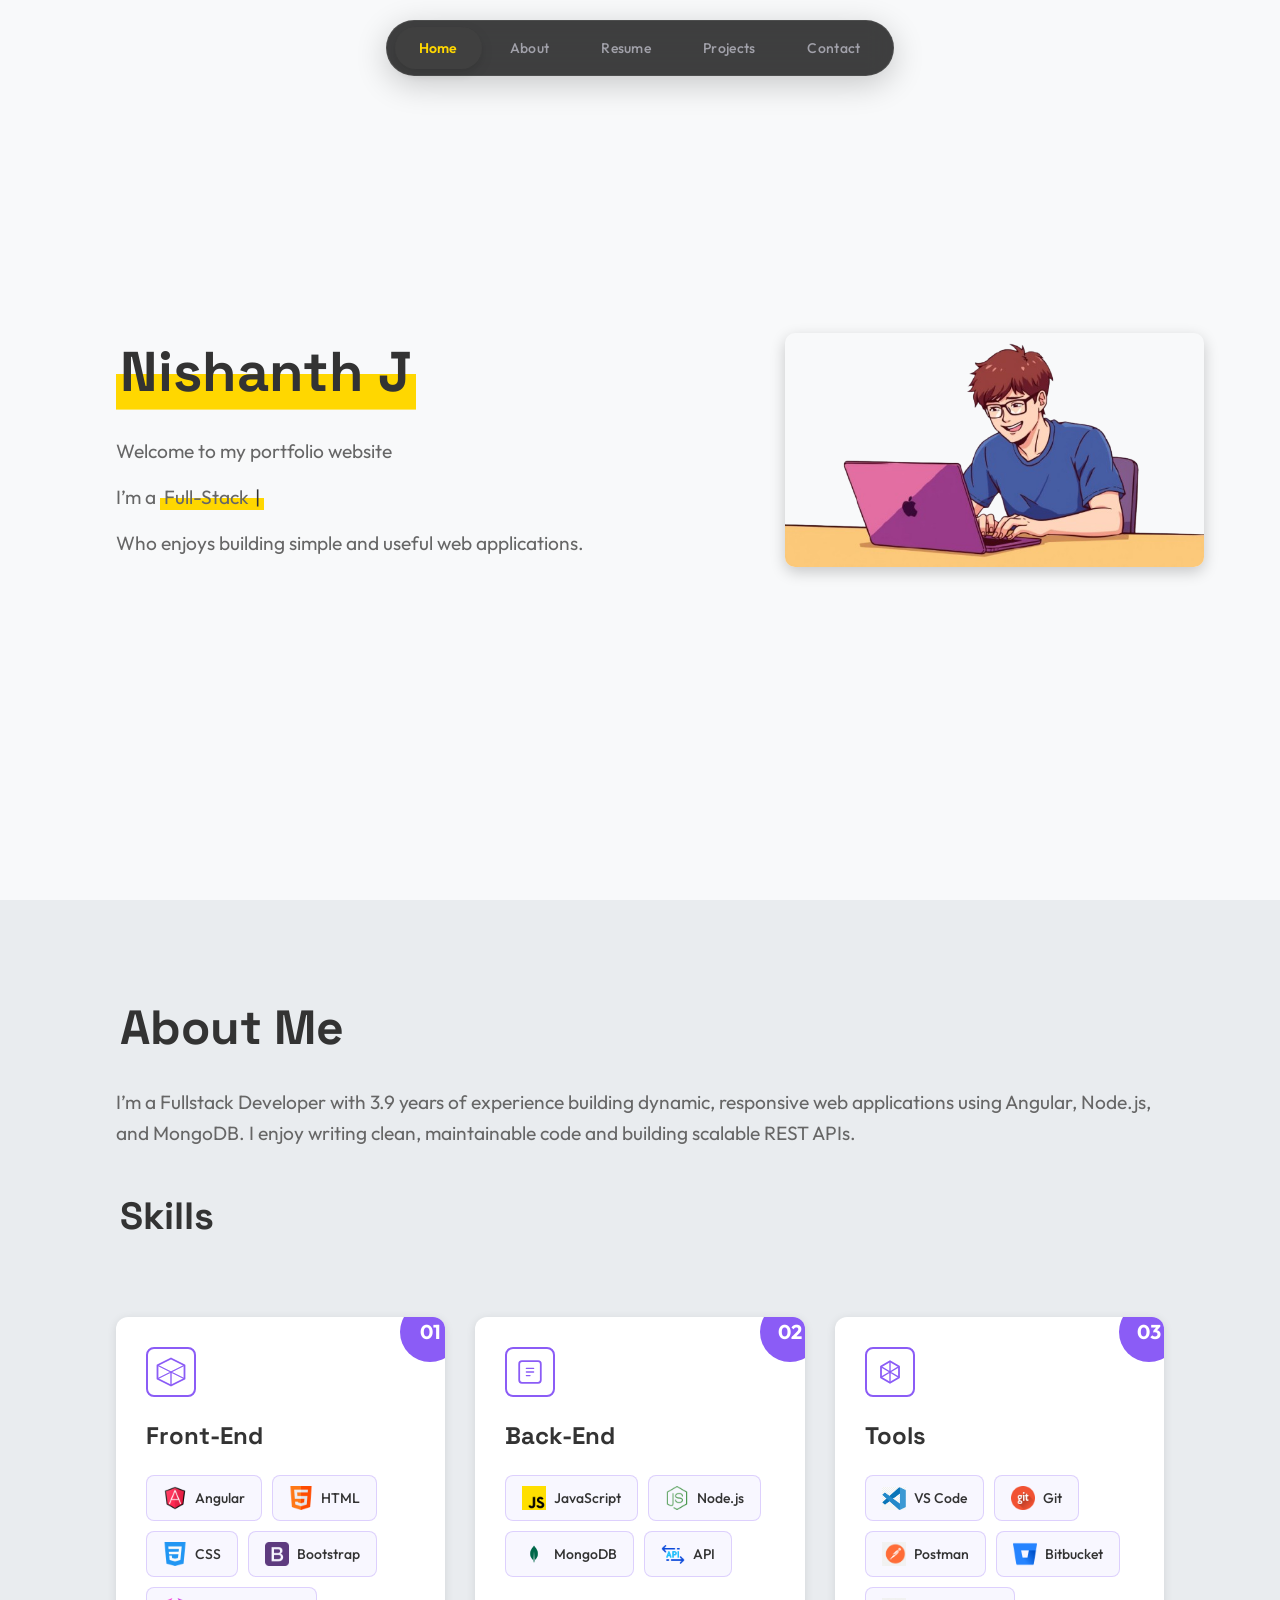
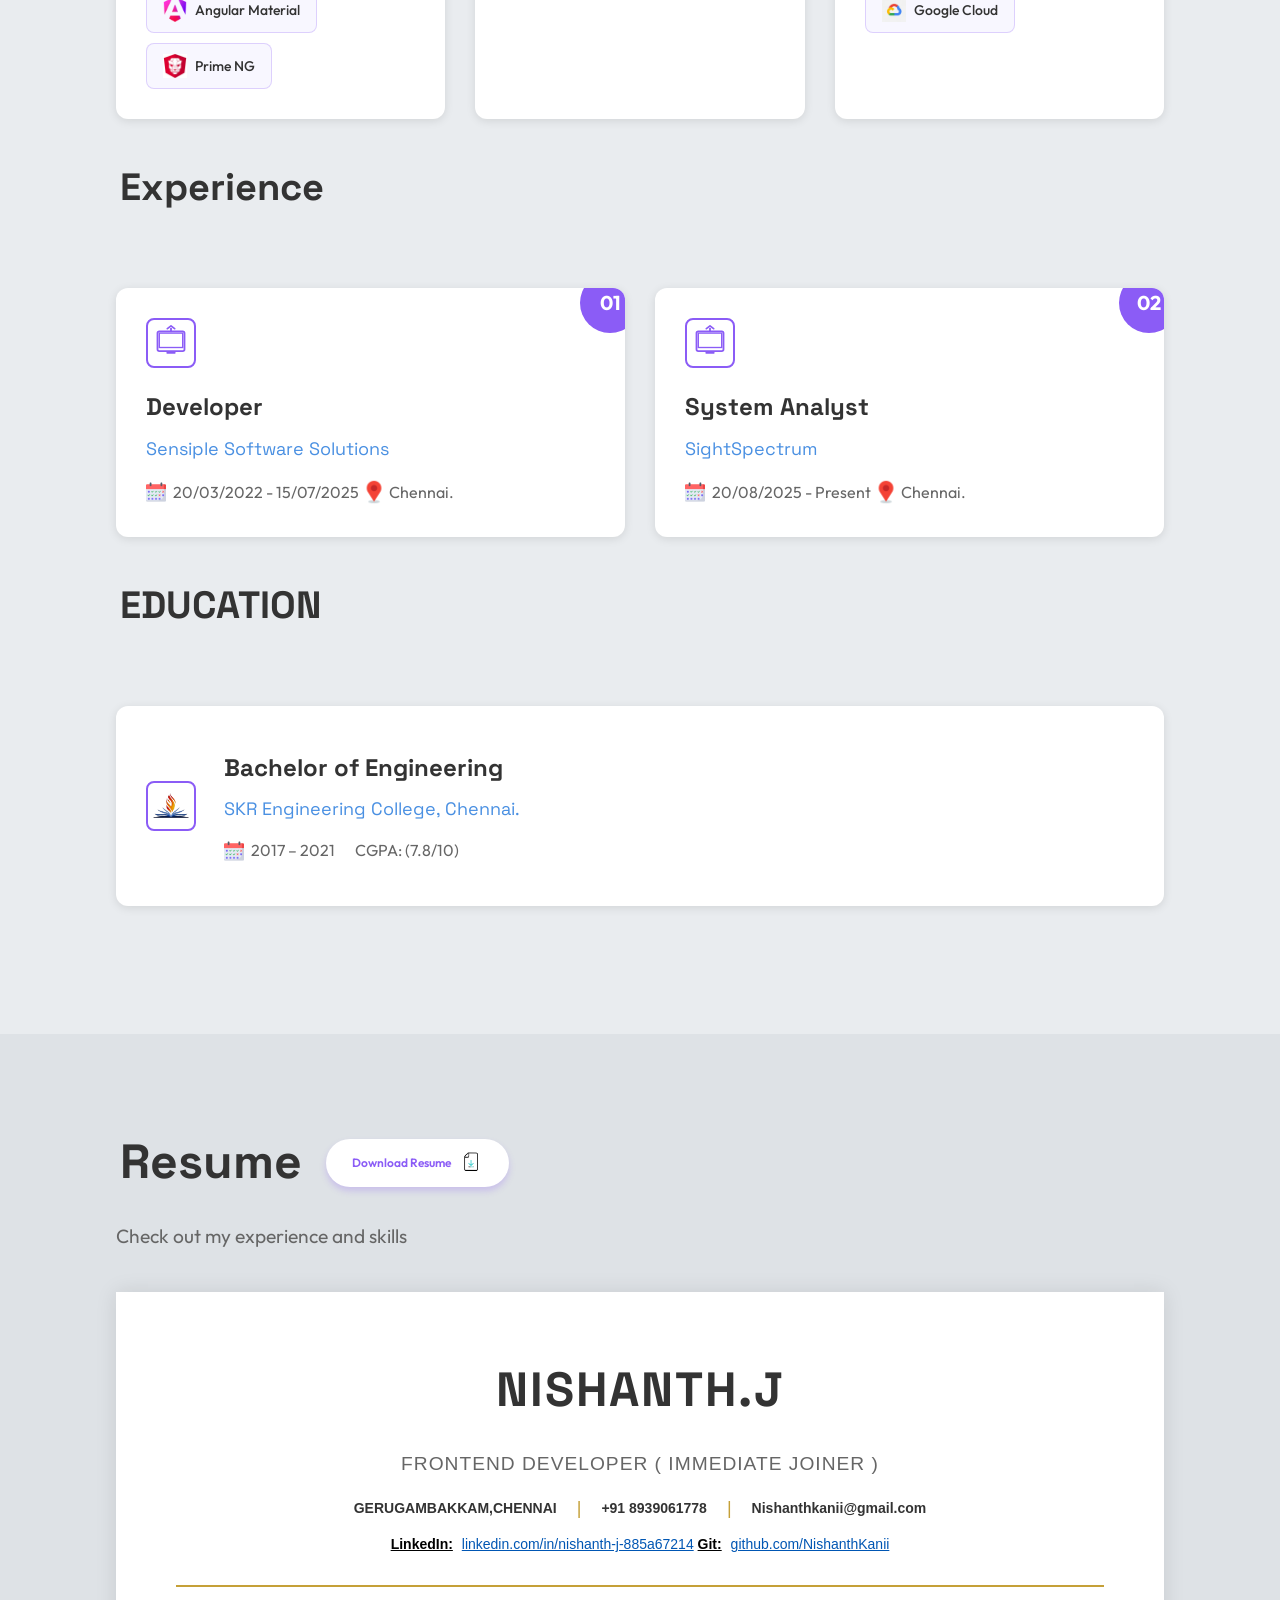
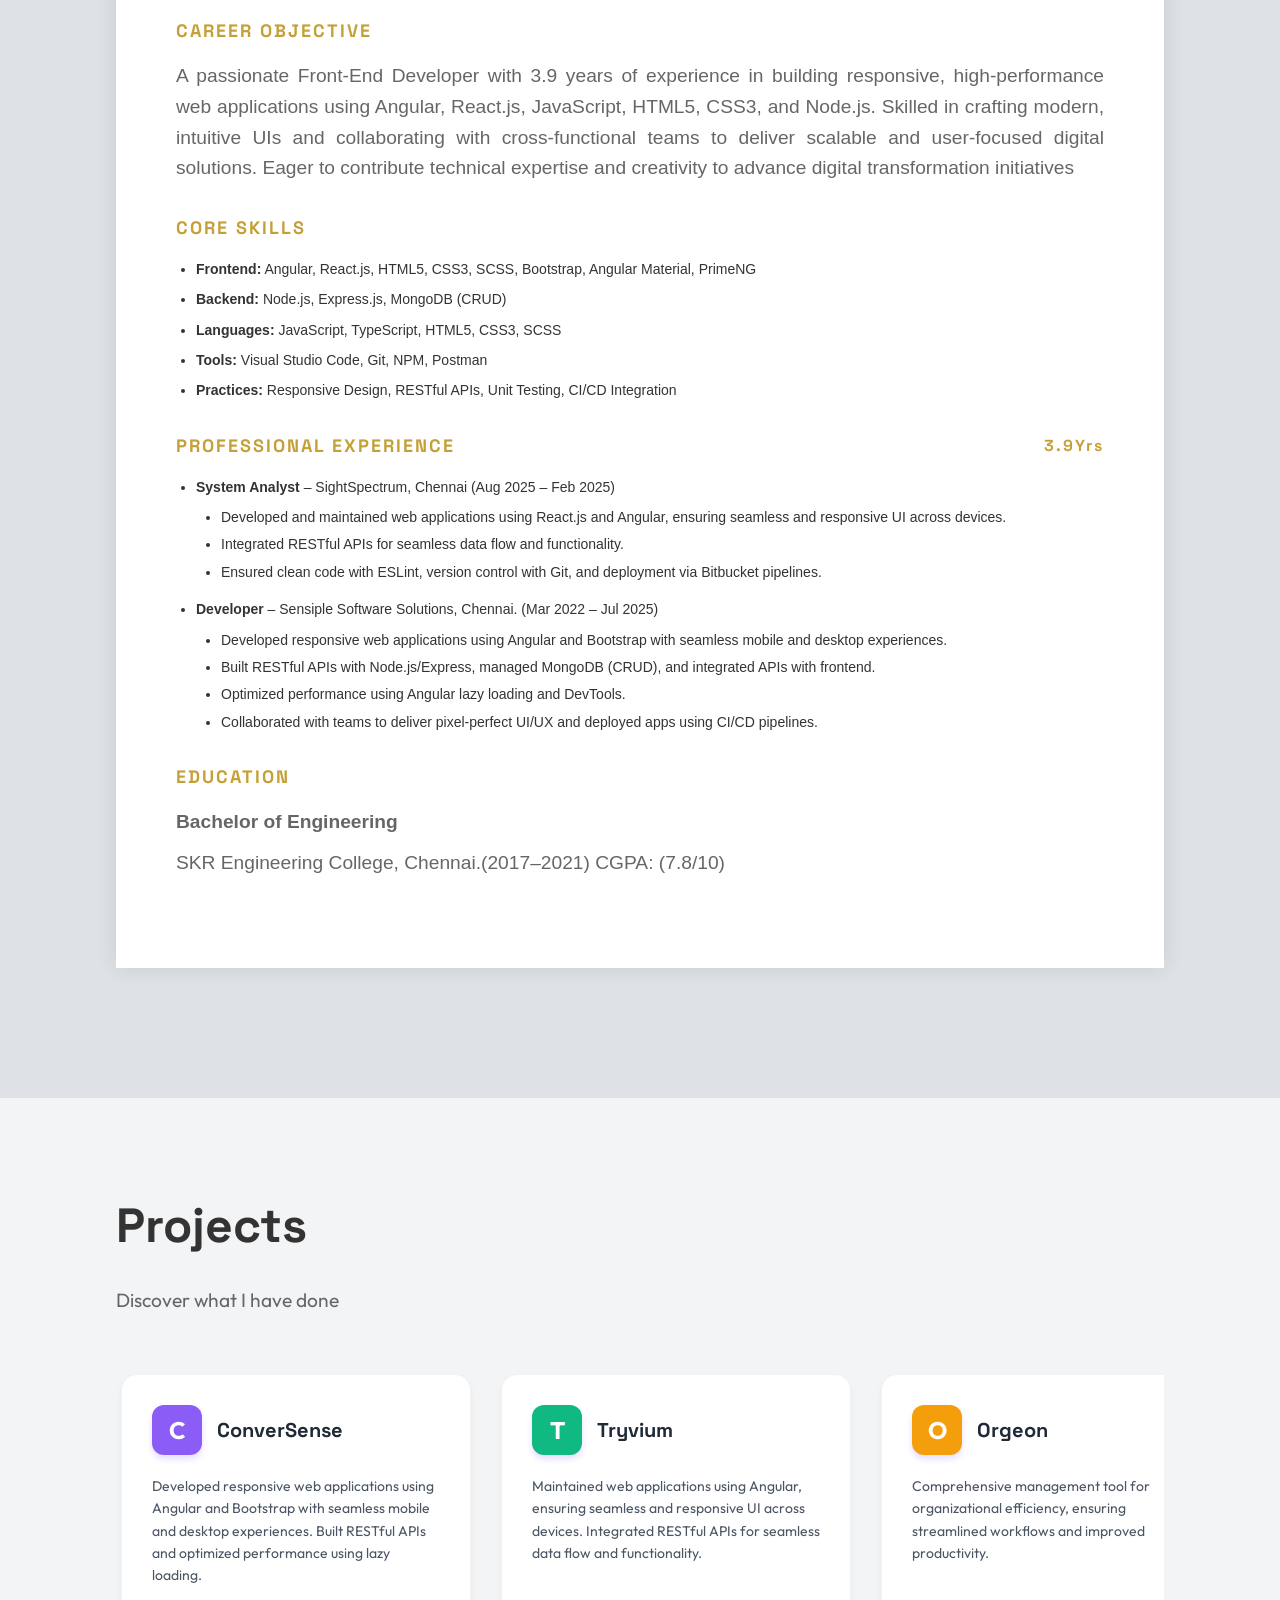
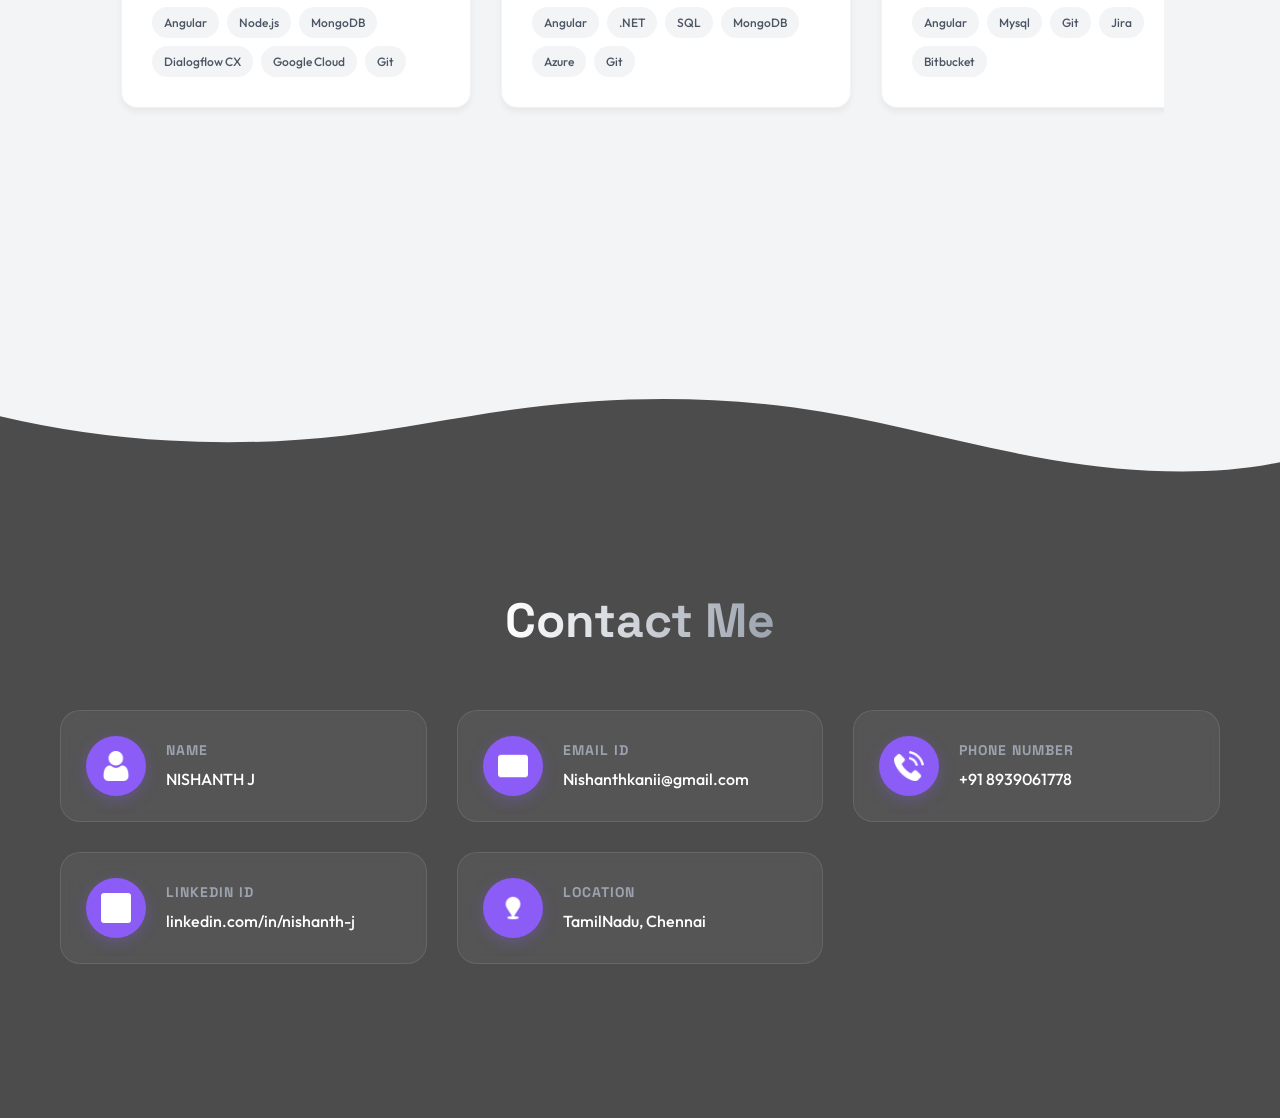
==== commit 23596677: "Updated the skills" ====
--- a/index.html
+++ b/index.html
@@ -366,9 +366,11 @@
                                 <p>Comprehensive management tool for organizational efficiency, ensuring streamlined
                                     workflows and improved productivity.</p>
                                 <div class="project-tech-stack">
-                                    <span>Vue.js</span>
-                                    <span>Firebase</span>
+                                    <span>Angular</span>
+                                    <span>Mysql</span>
                                     <span>Git</span>
+                                    <span>Jira</span>
+                                    <span>Bitbucket</span>
                                 </div>
                             </div>
                         </div>
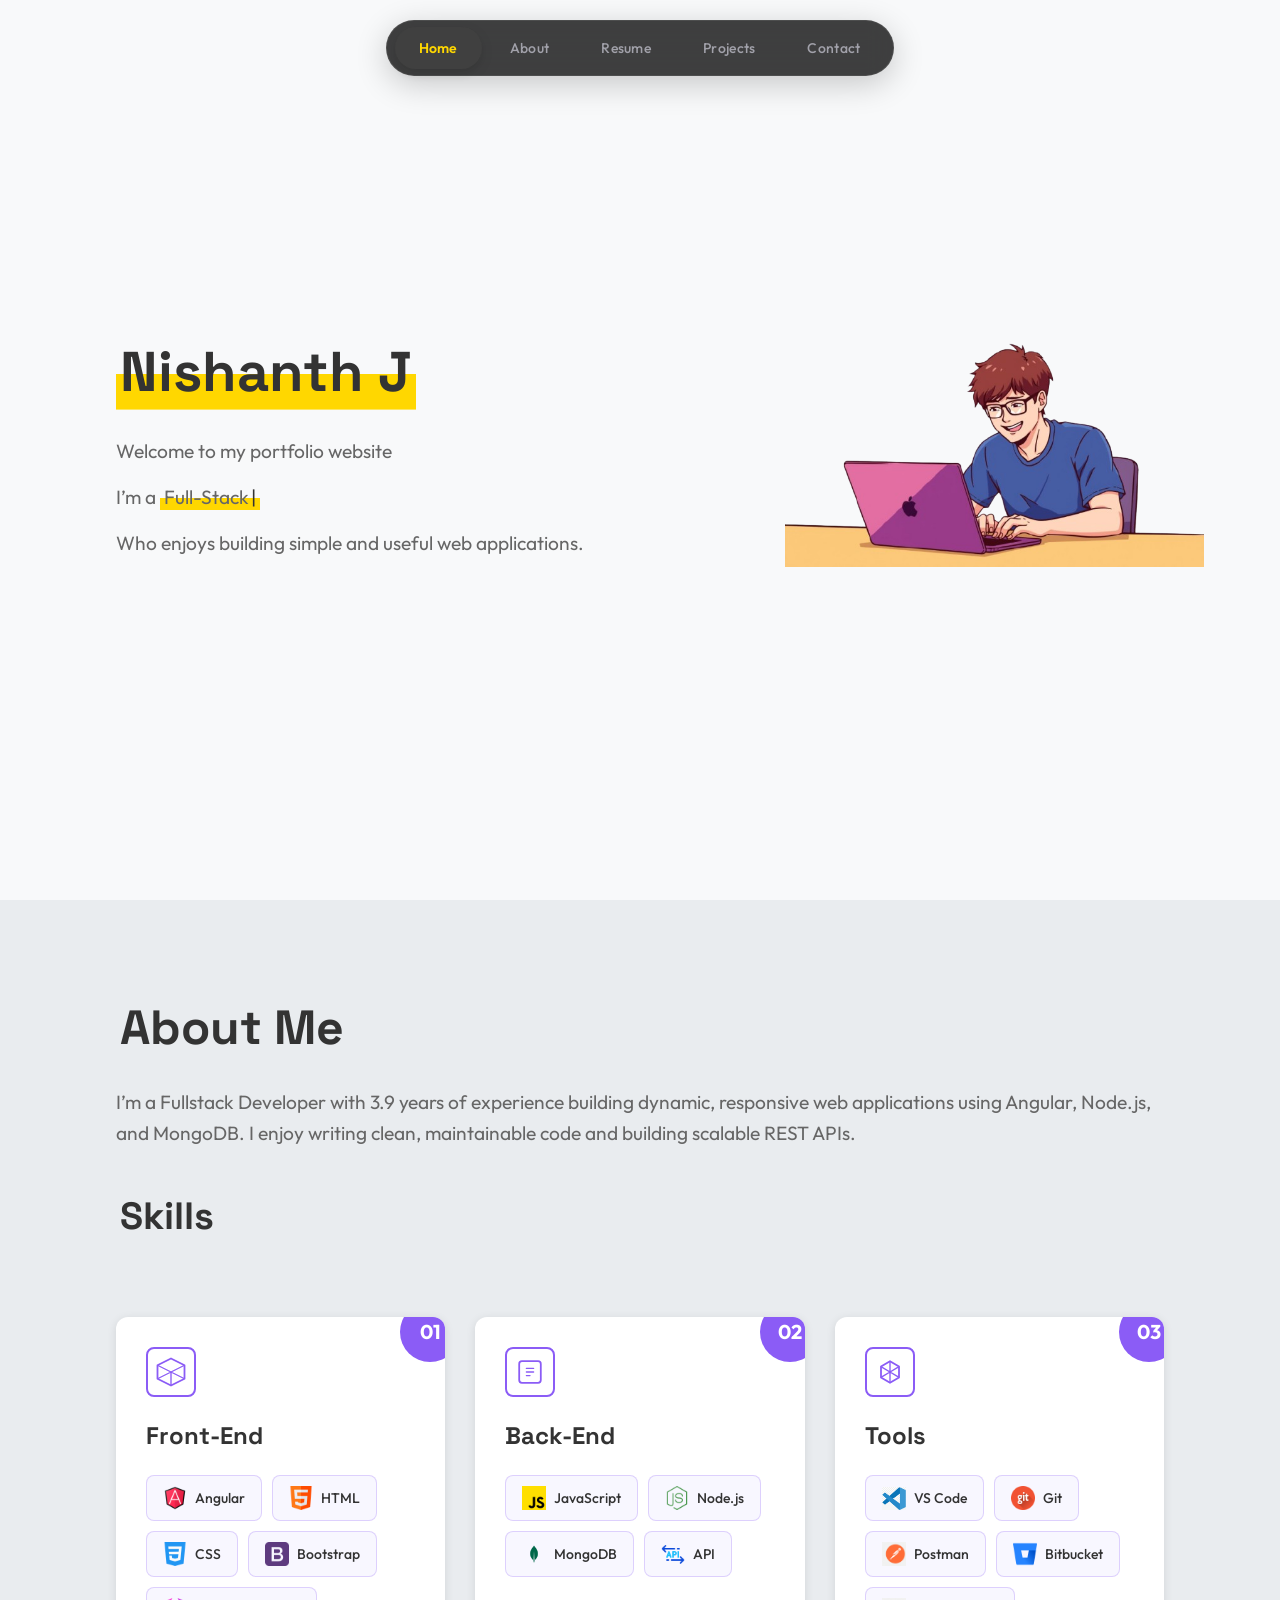
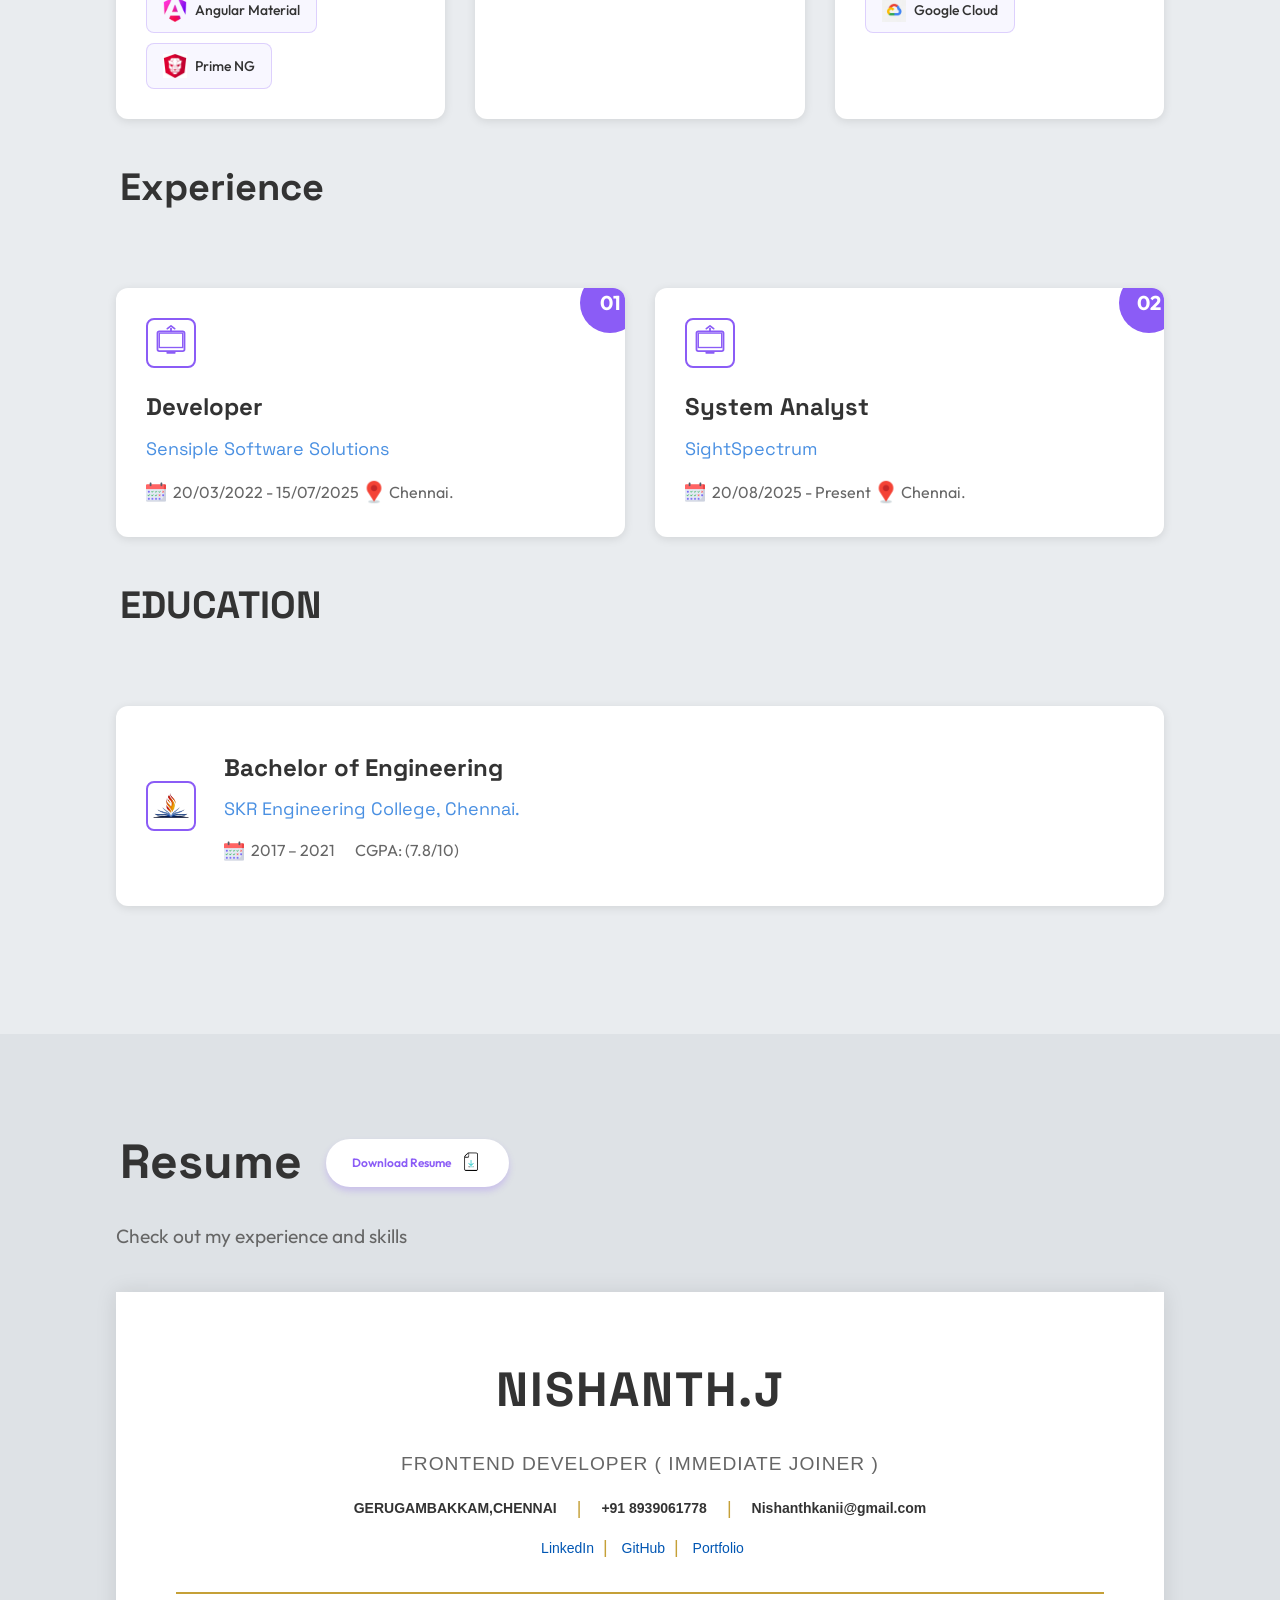
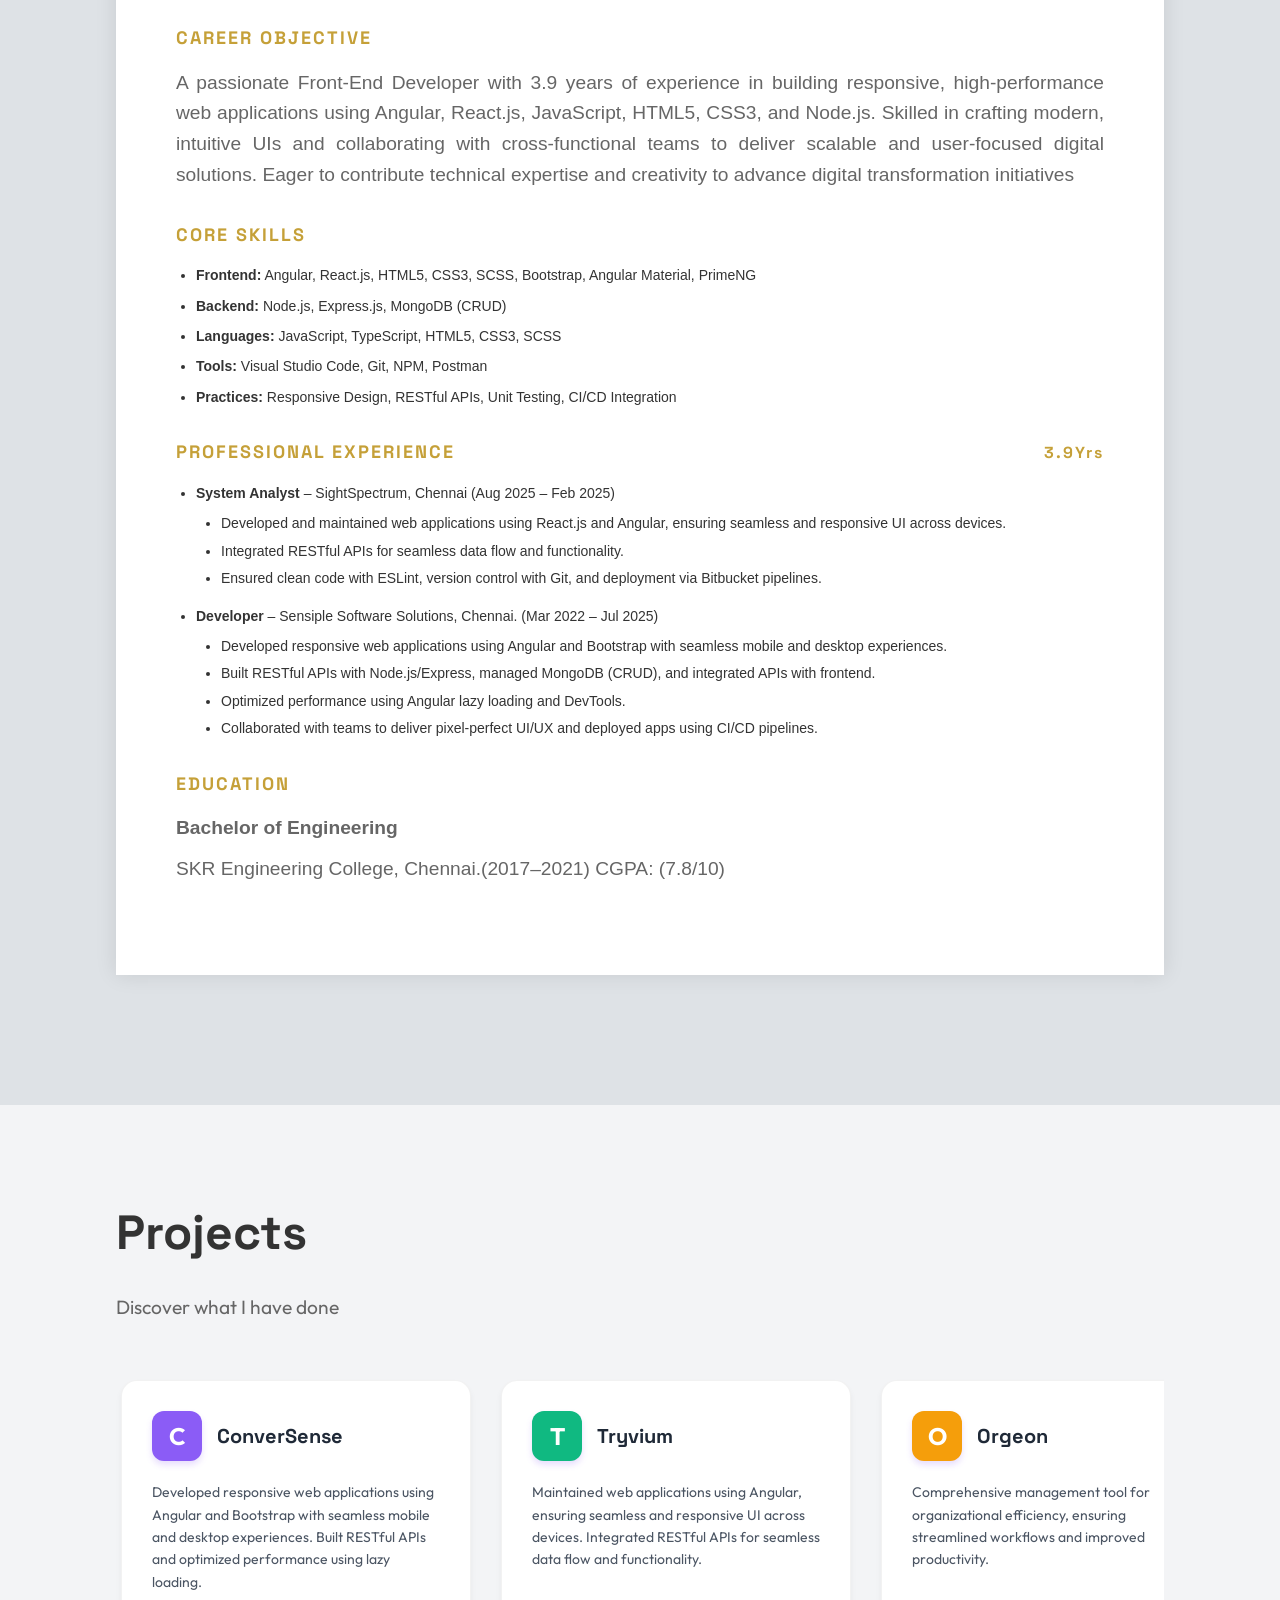
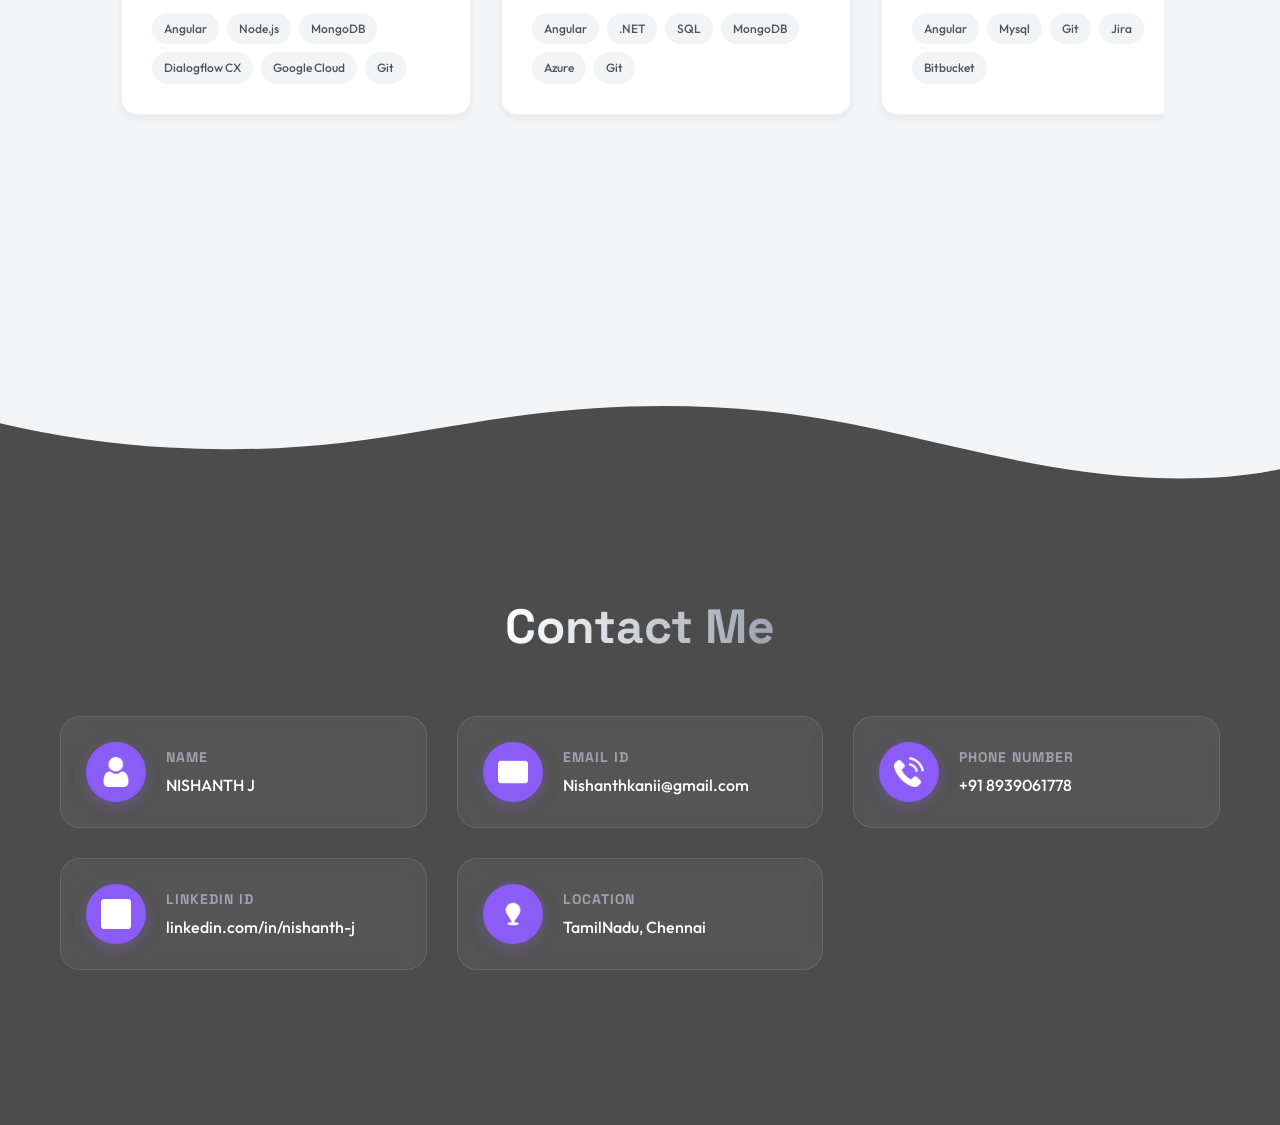
==== commit 1f37c151: "changes done" ====
--- a/index.html
+++ b/index.html
@@ -235,11 +235,14 @@
                             <span>Nishanthkanii@gmail.com</span>
                         </div>
                         <div class="resume-links">
-                            <span class="resume-link-label">LinkedIn:</span> <a
-                                href="https://linkedin.com/in/nishanth-j-885a67214"
-                                target="_blank">linkedin.com/in/nishanth-j-885a67214</a>
-                            <span class="resume-link-label ml-20">Git:</span> <a href="https://github.com/NishanthKanii"
-                                target="_blank">github.com/NishanthKanii</a>
+                            <a href="https://linkedin.com/in/nishanth-j-885a67214"
+                                target="_blank">LinkedIn</a>
+                                <span class="resume-separator">|</span>
+                            <a href="https://github.com/NishanthKanii"
+                                target="_blank">GitHub</a>
+                                <span class="resume-separator">|</span>
+                            <a href="https://nishanthkanii.github.io/nishanthj-portfolio/"
+                                target="_blank">Portfolio</a>
                         </div>
                     </div>
 
--- a/style.css
+++ b/style.css
@@ -213,8 +213,6 @@
 .home-right img {
     max-width: 100%;
     height: auto;
-    border-radius: 10px;
-    box-shadow: 0 5px 15px rgba(0, 0, 0, 0.2);
 }
 
 .f38 {
@@ -642,7 +640,7 @@
 
 .resume-links a {
     color: #0056b3;
-    text-decoration: underline;
+    text-decoration: none !important;
     margin-left: 5px;
 }
 
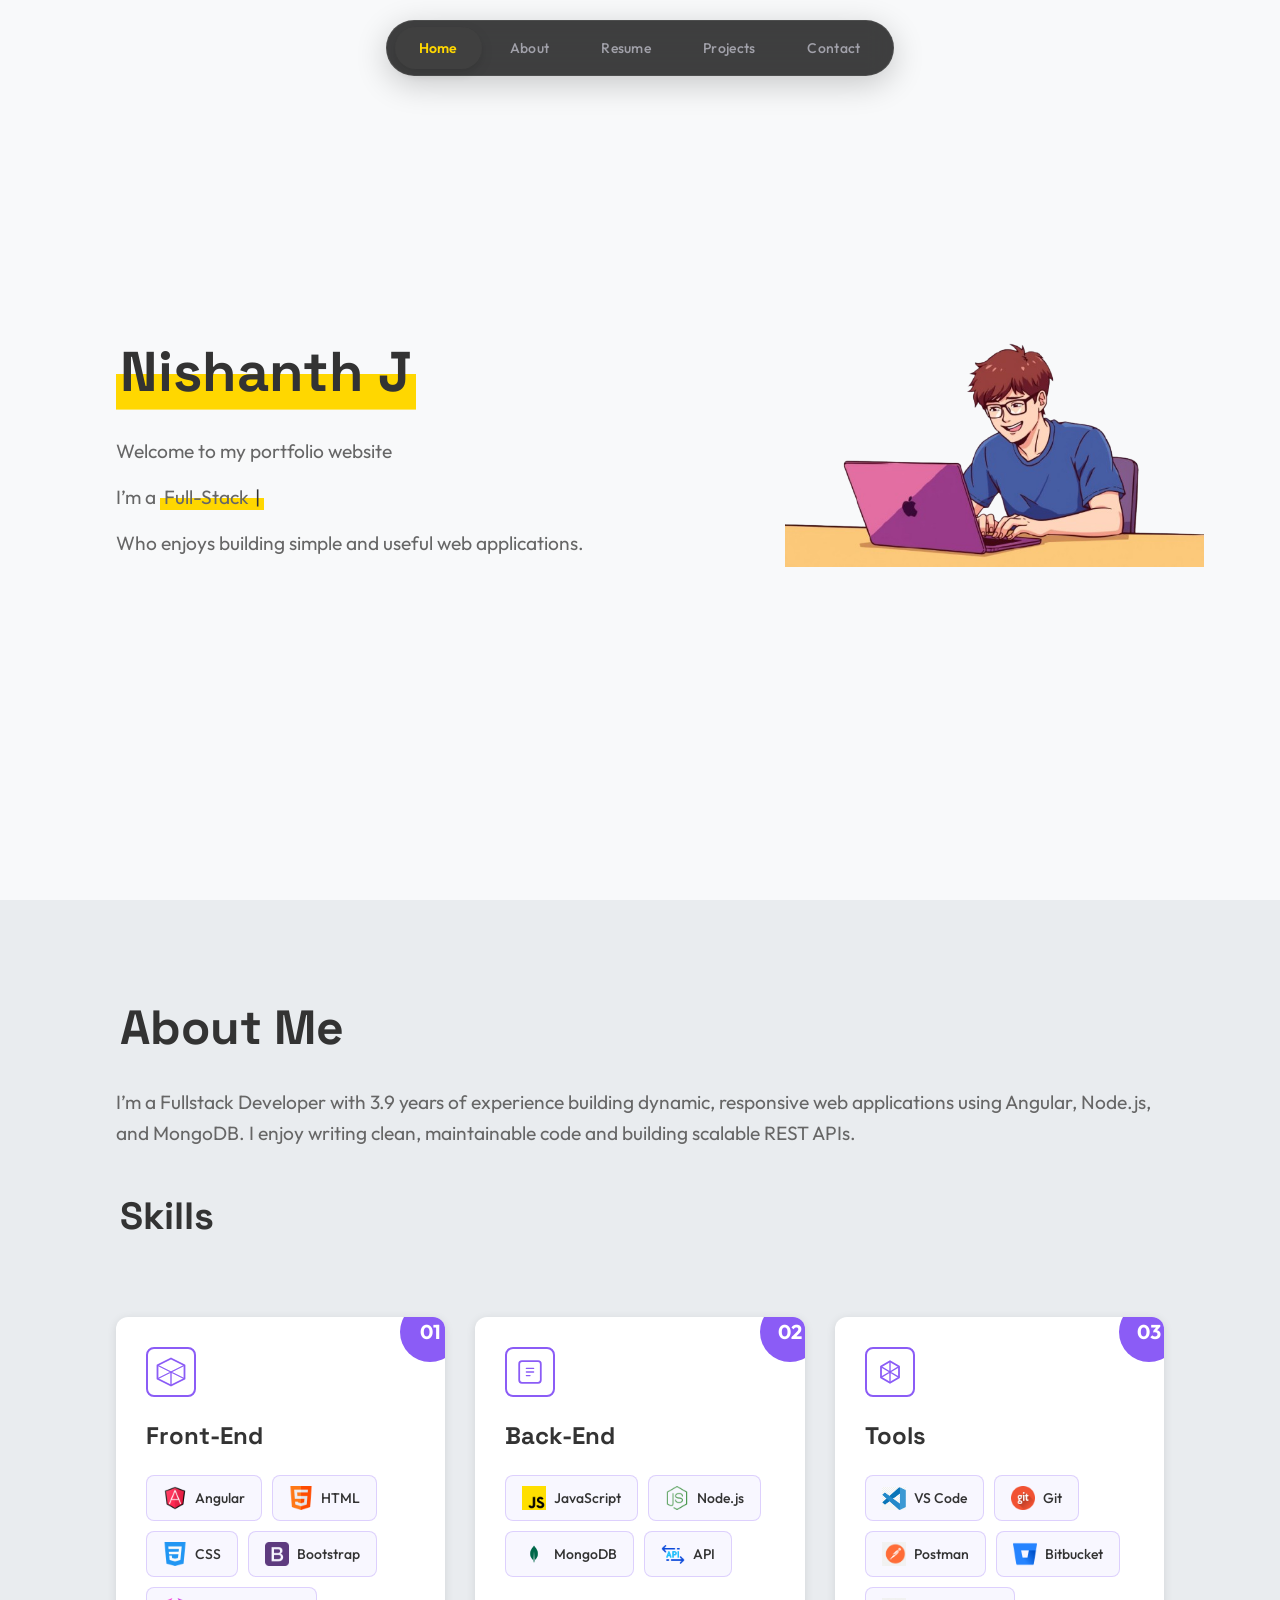
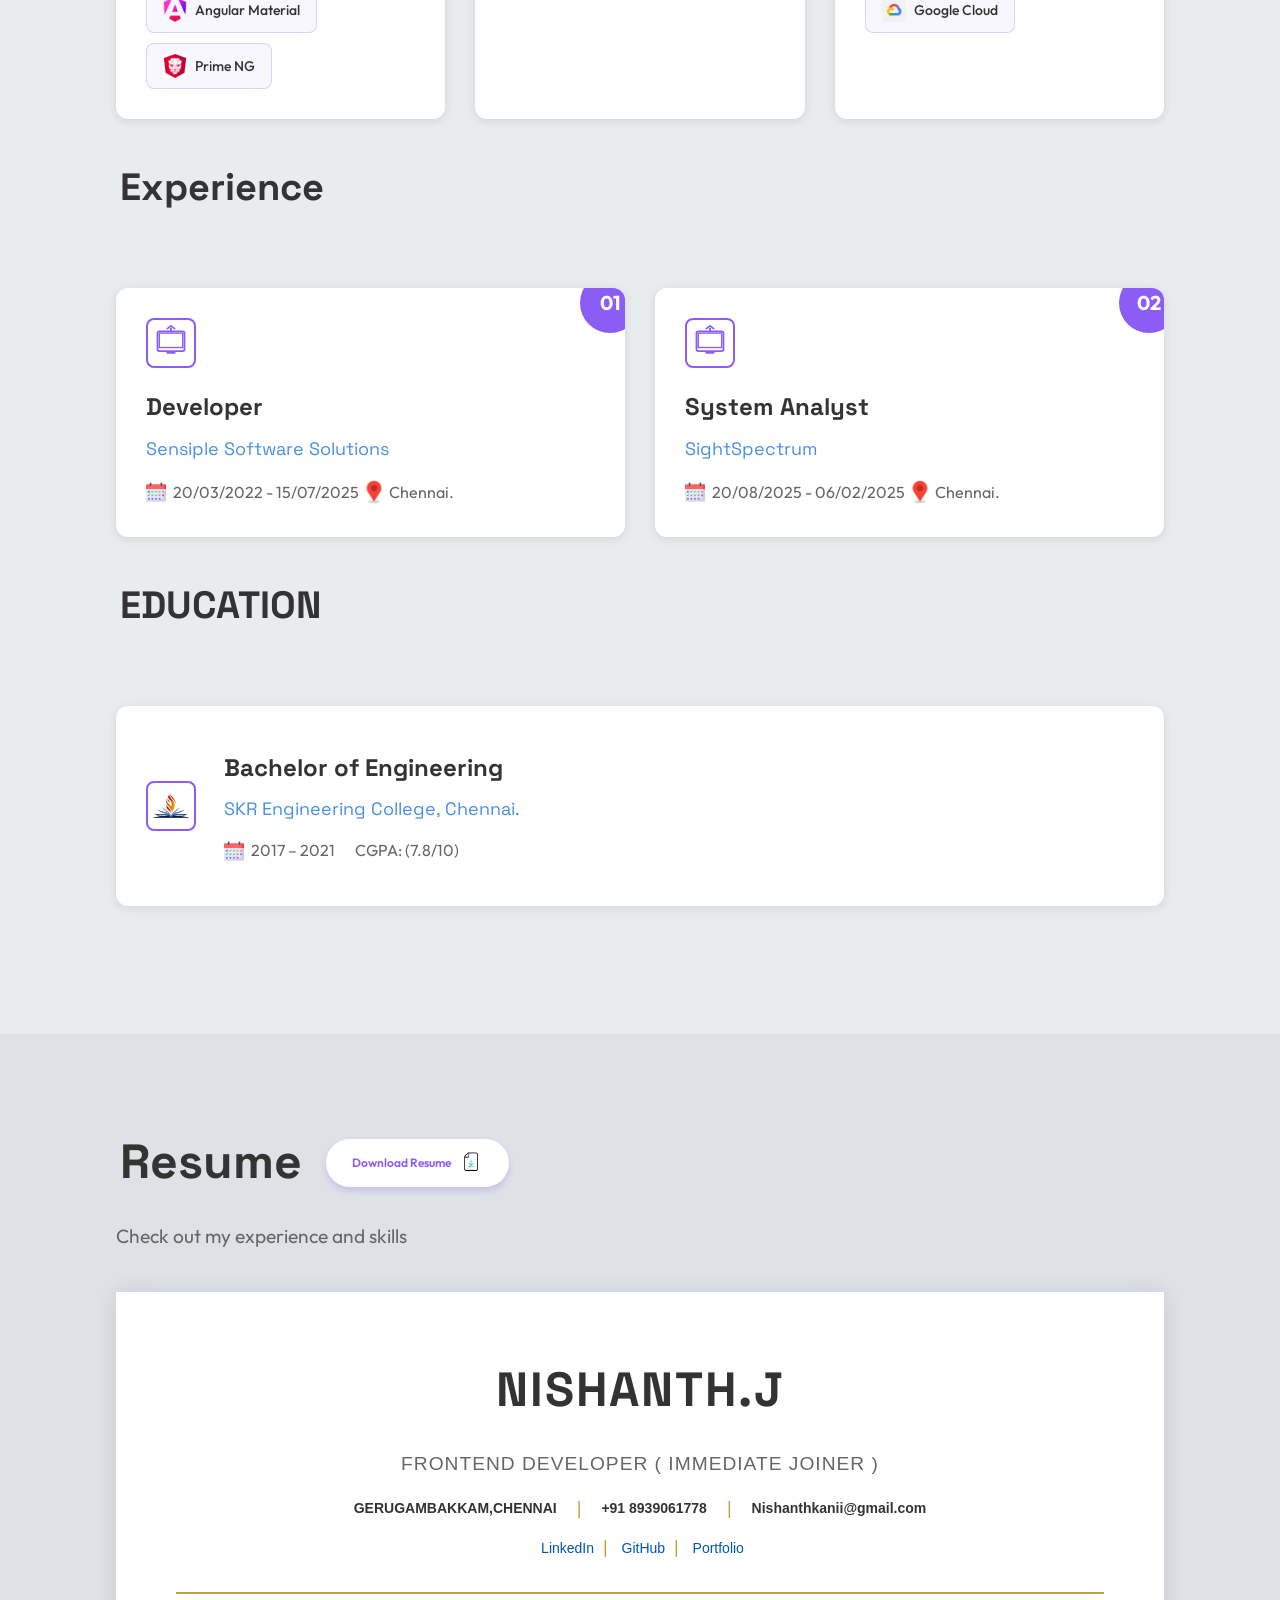
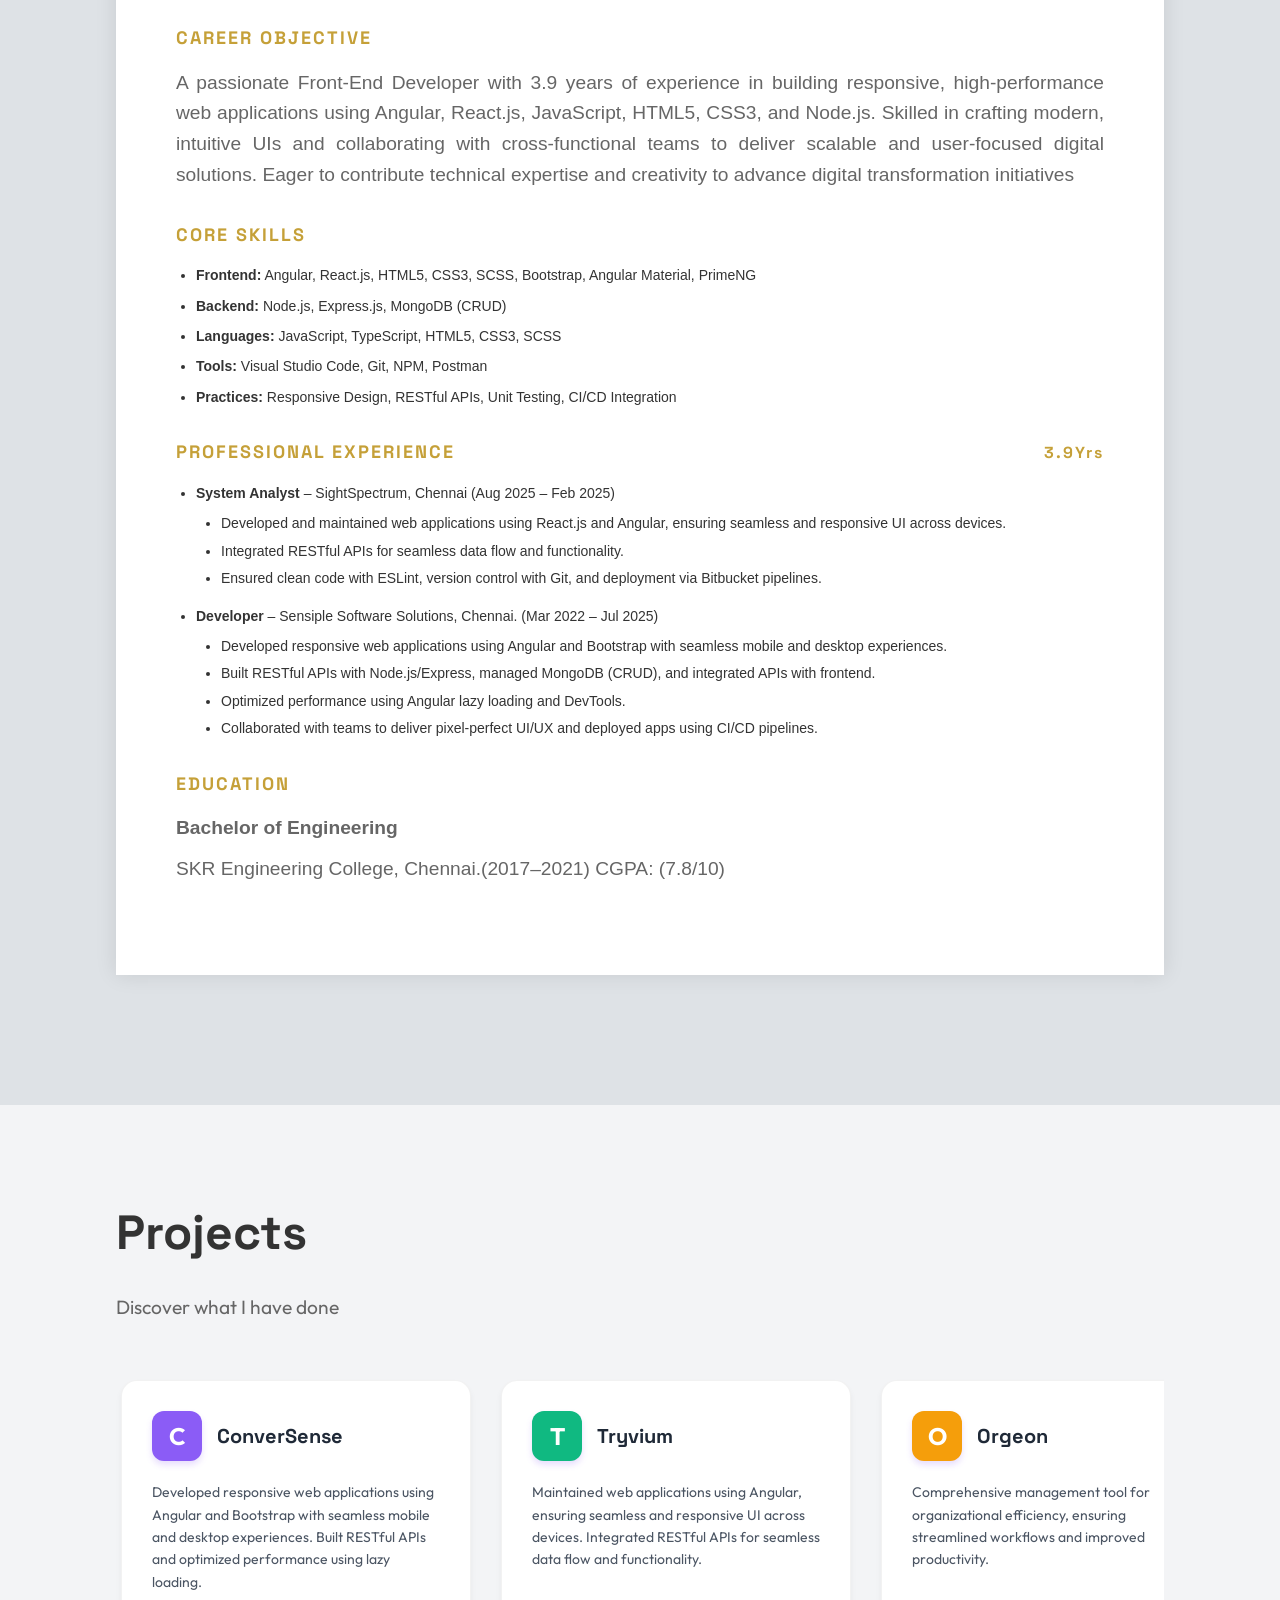
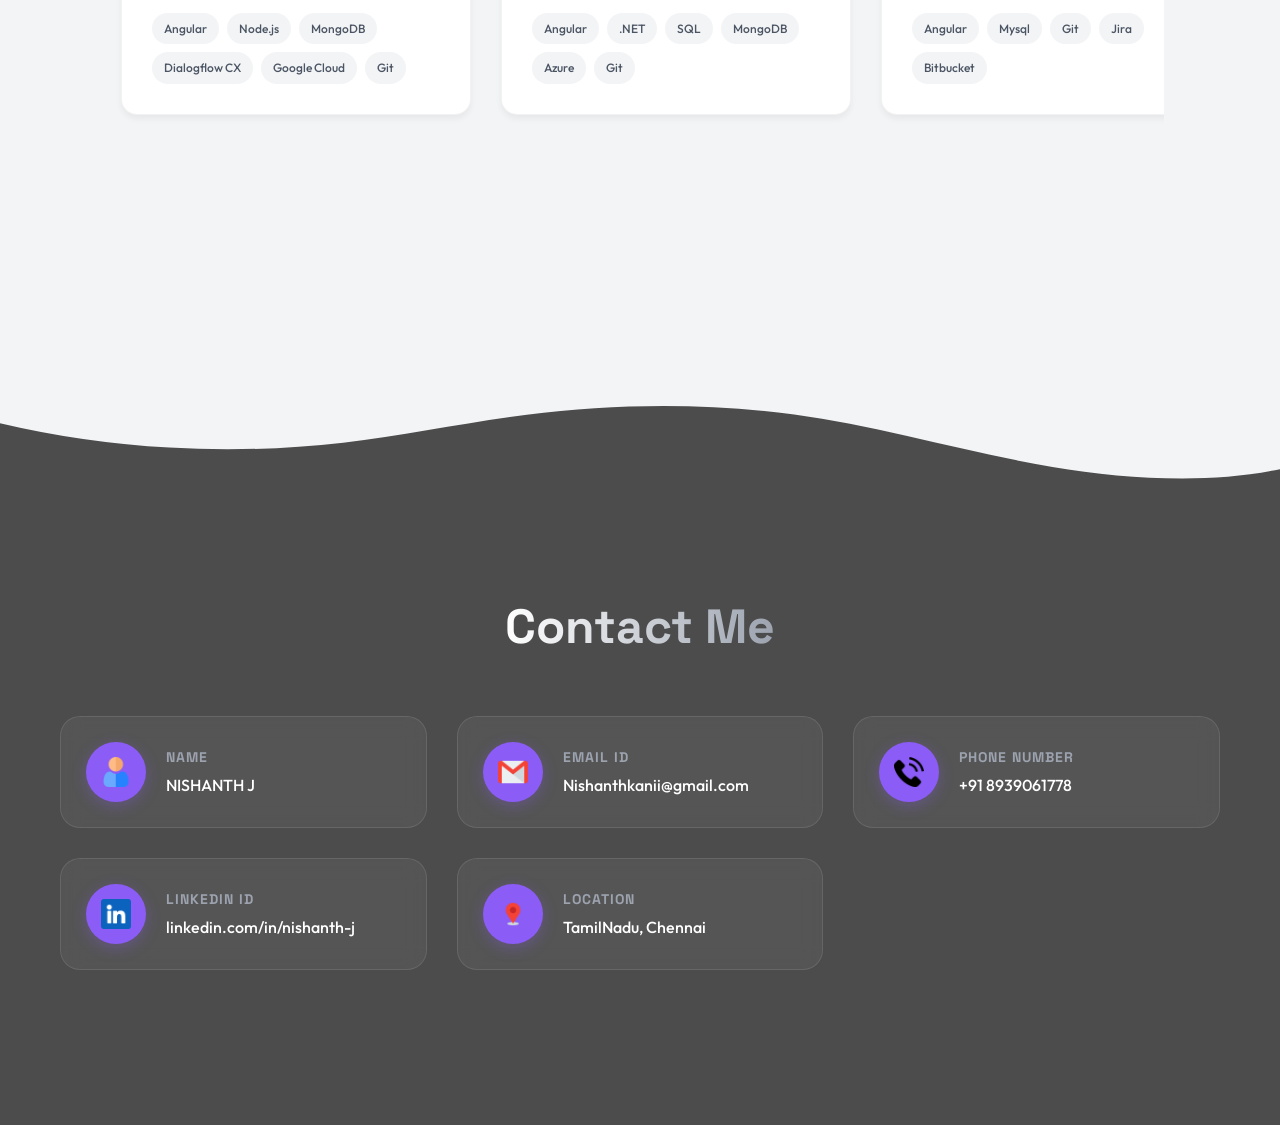
==== commit 8ca2aece: "small changes" ====
--- a/index.html
+++ b/index.html
@@ -179,7 +179,7 @@
                                 <h3 class="card-company">SightSpectrum</h3>
                                 <div class="dfac mt14">
                                     <img src="./images/others/calendar.png" alt="calendar" width="20" height="20">
-                                    <p class="f16 ml7">20/08/2025 - Present</p>
+                                    <p class="f16 ml7">20/08/2025 - 06/02/2025</p>
                                     <div class="dfac">
                                         <img src="./images/others/gps.png" alt="location" width="30" height="30">
                                         <p class="f16">Chennai.</p>
--- a/style.css
+++ b/style.css
@@ -1003,8 +1003,6 @@
     width: 30px;
     height: 30px;
     object-fit: contain;
-    filter: brightness(0) invert(1);
-    /* Makes black icons white */
 }
 
 .contact-item:hover .contact-icon {
